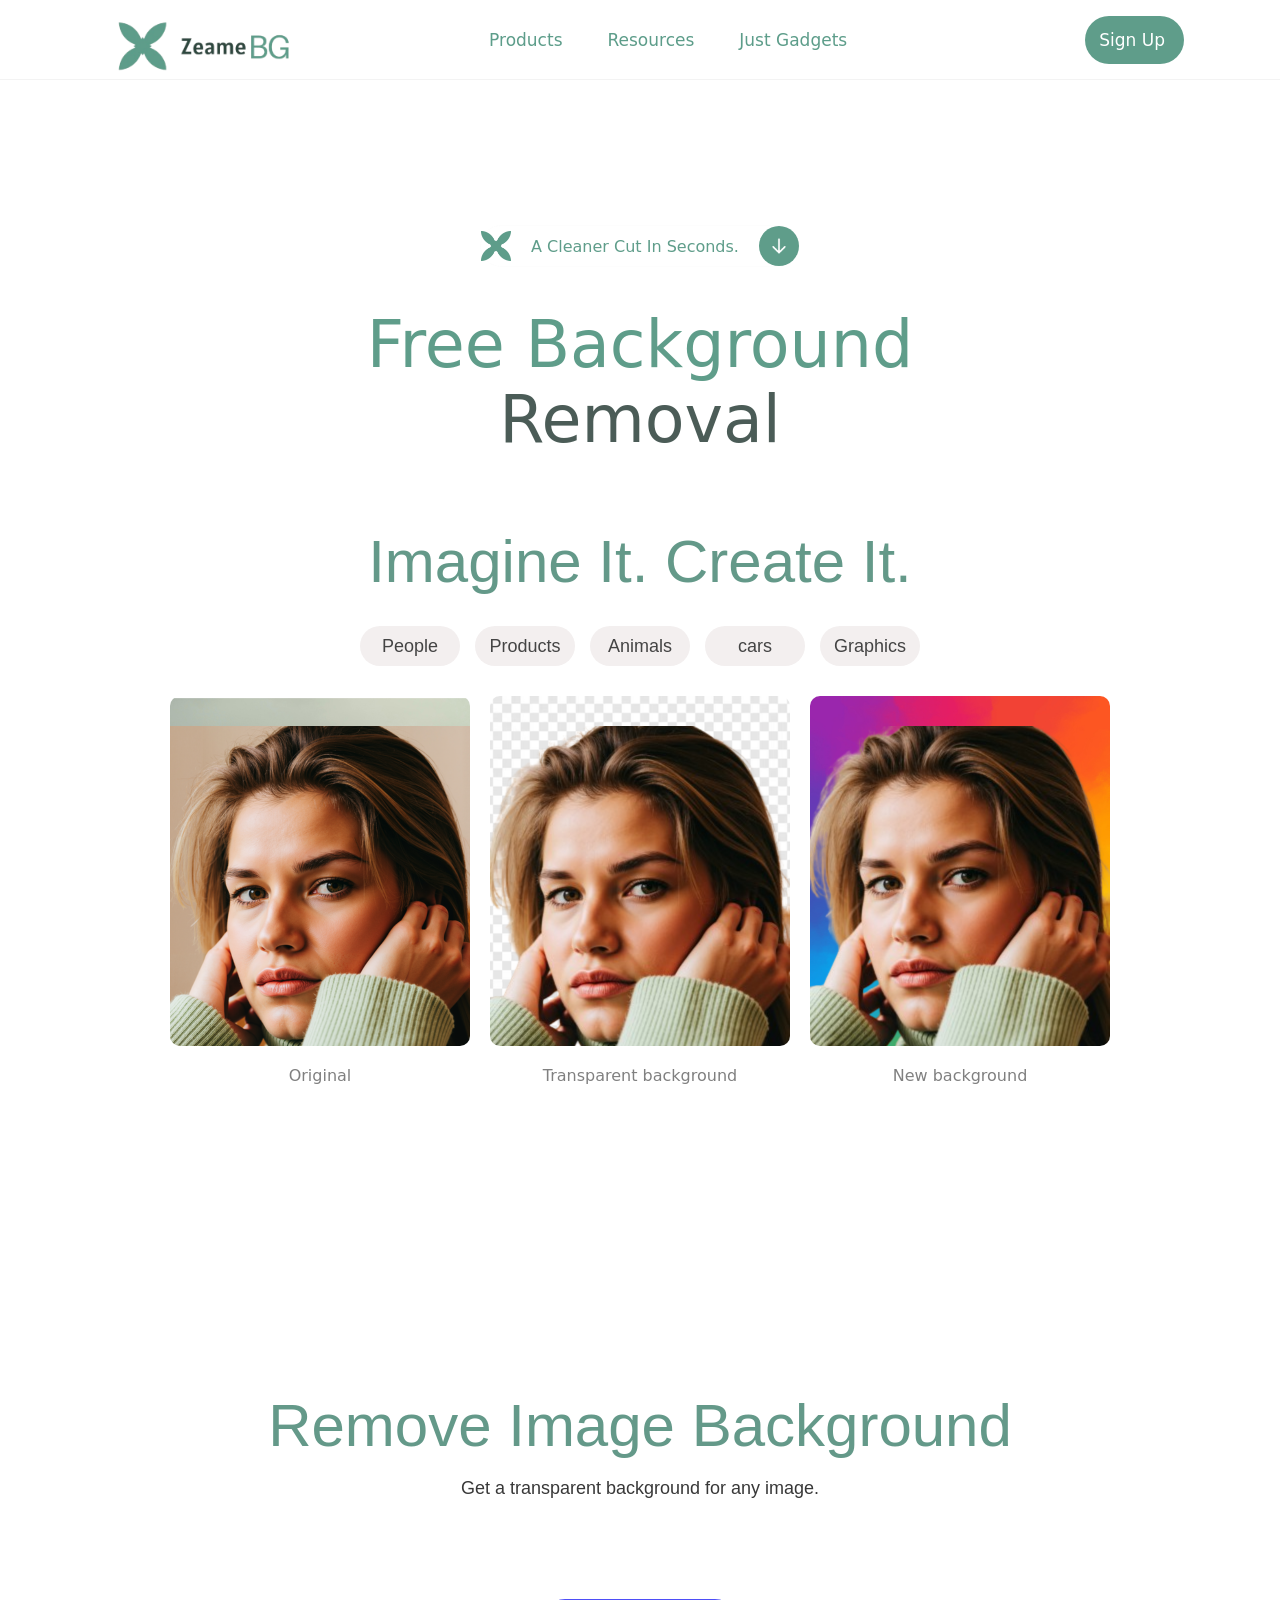
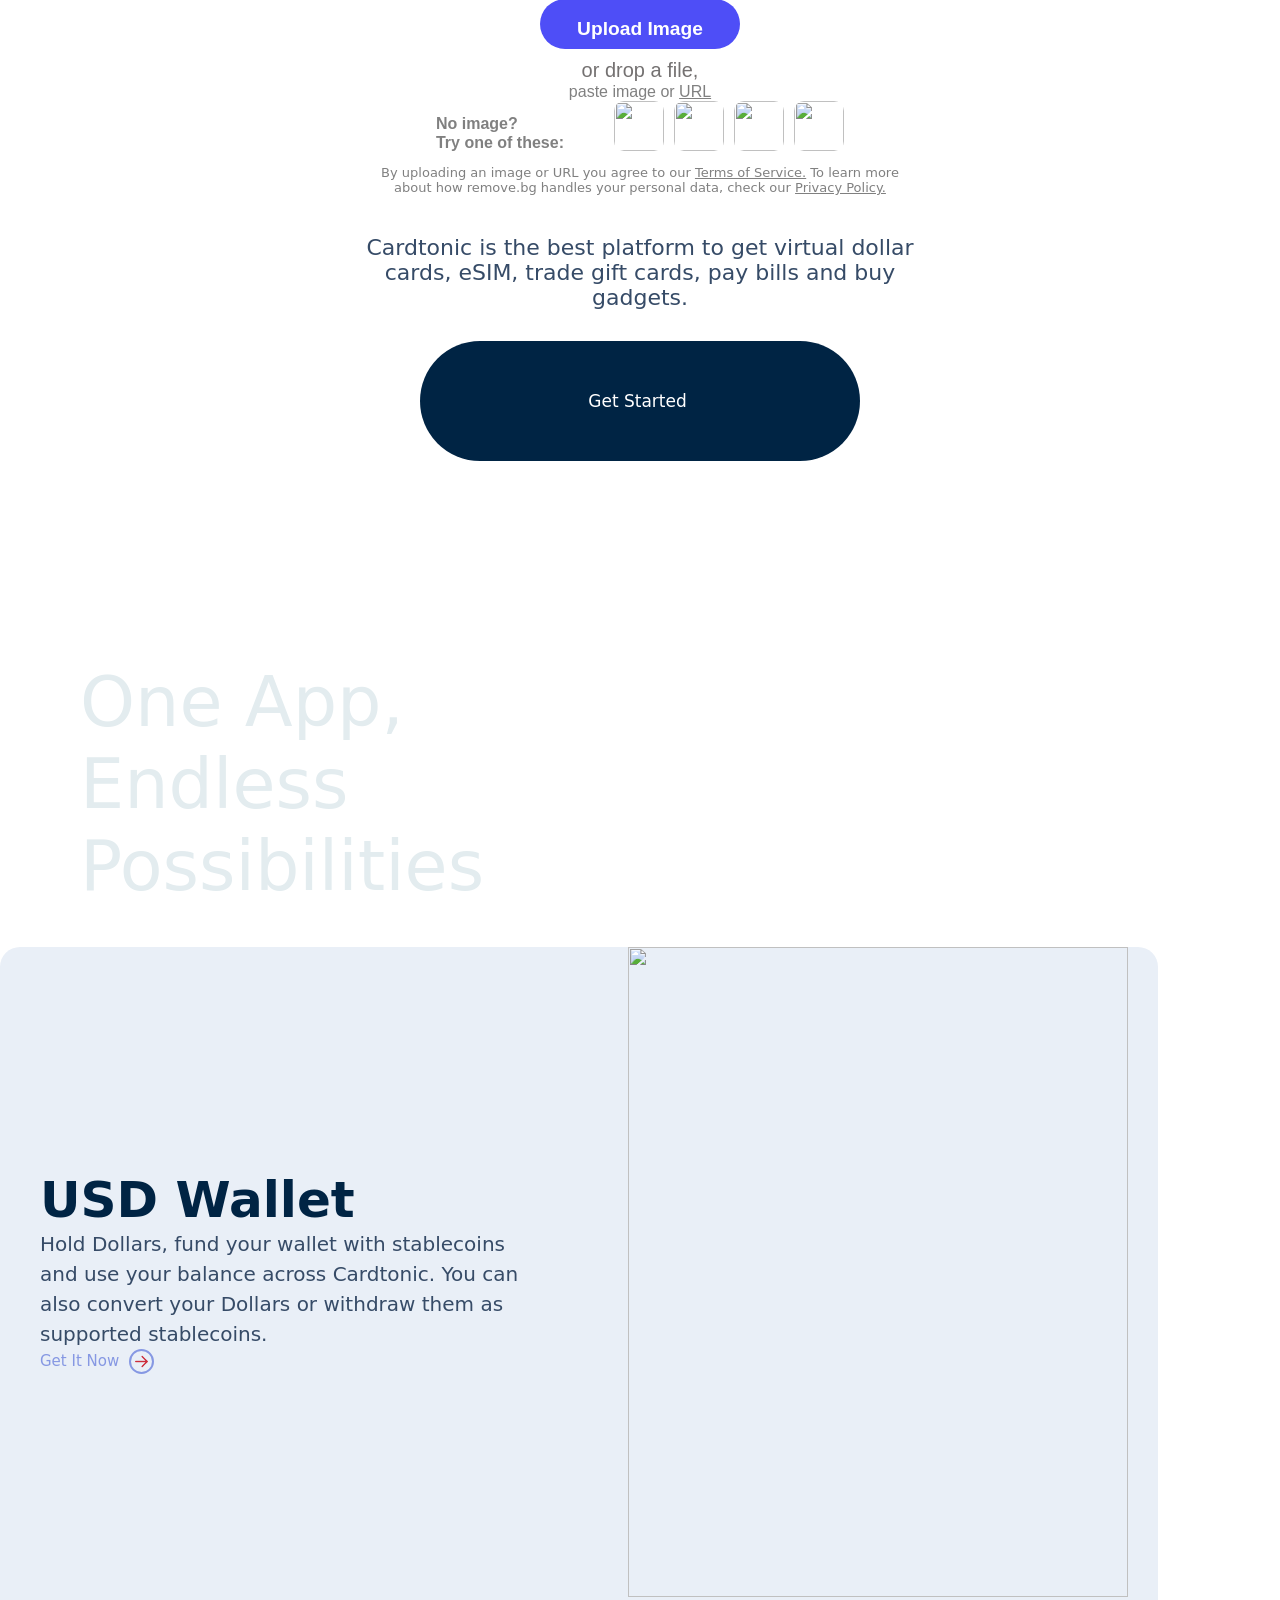
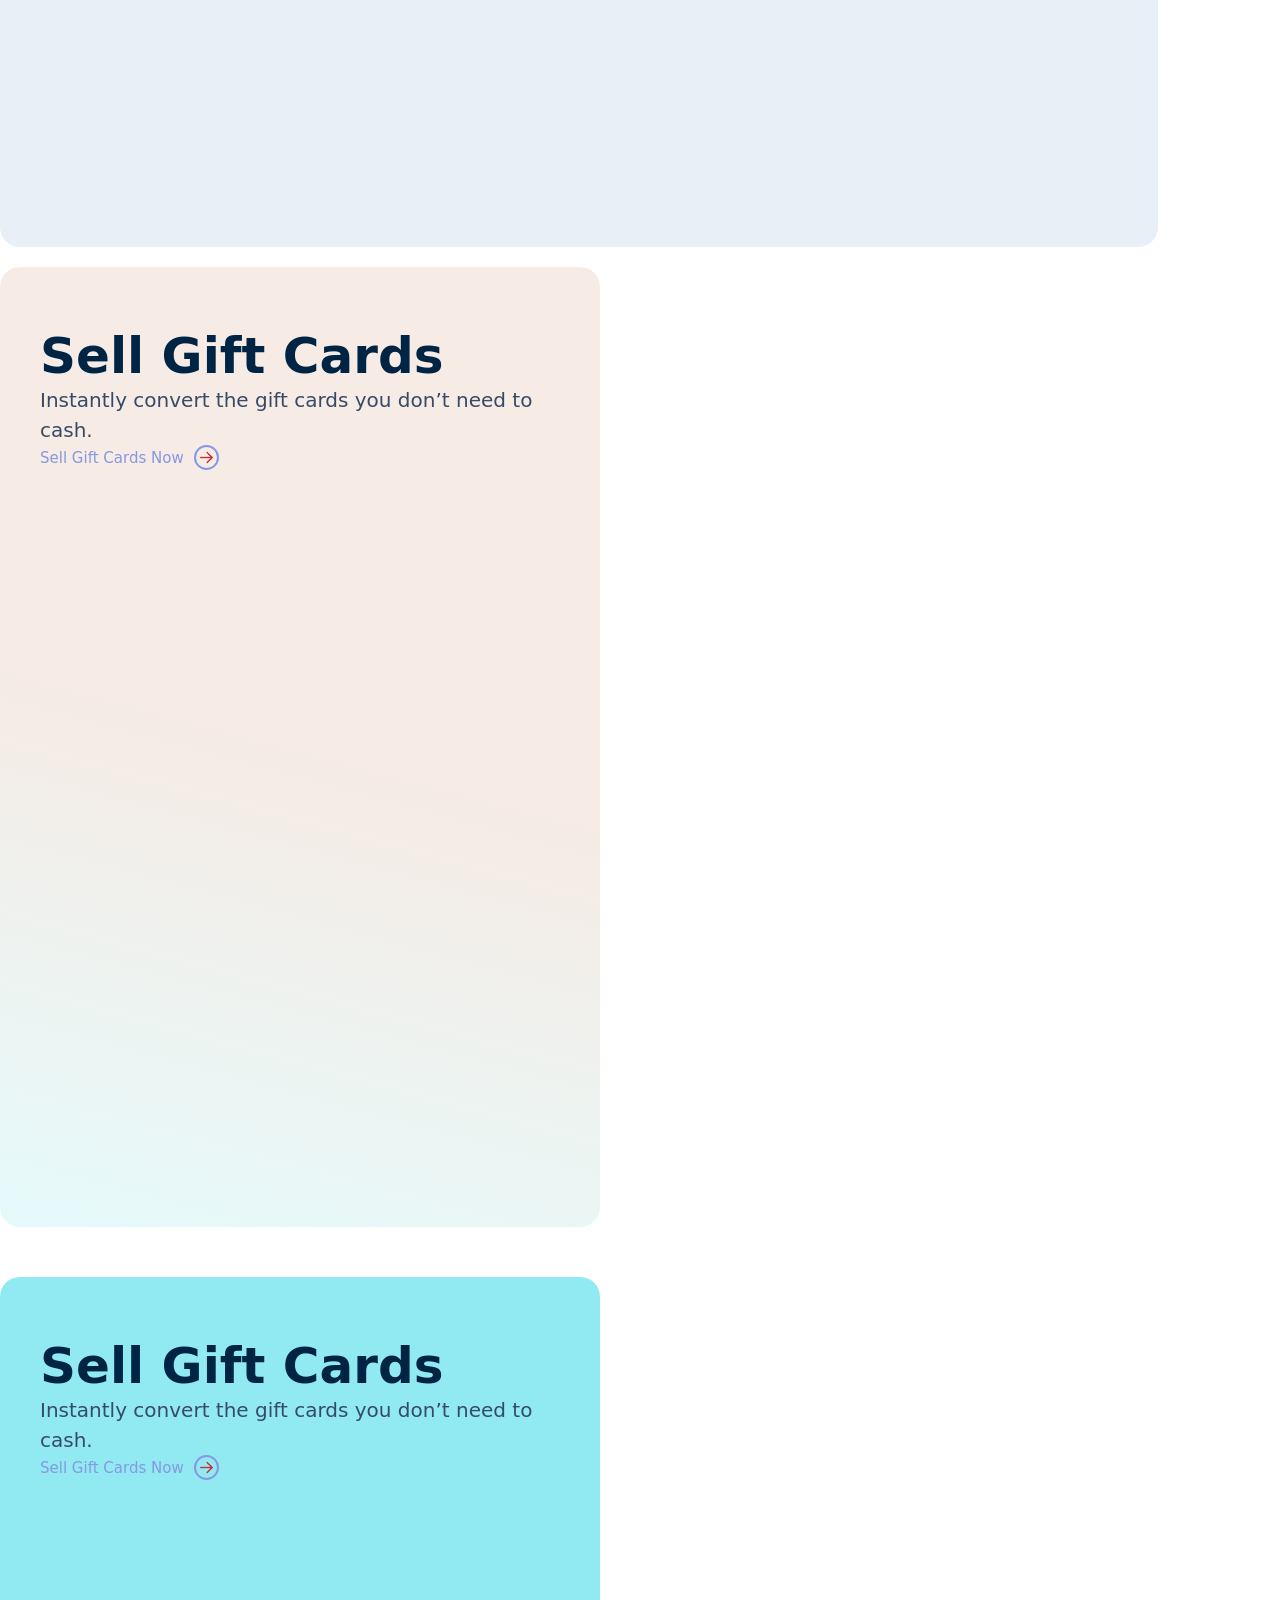
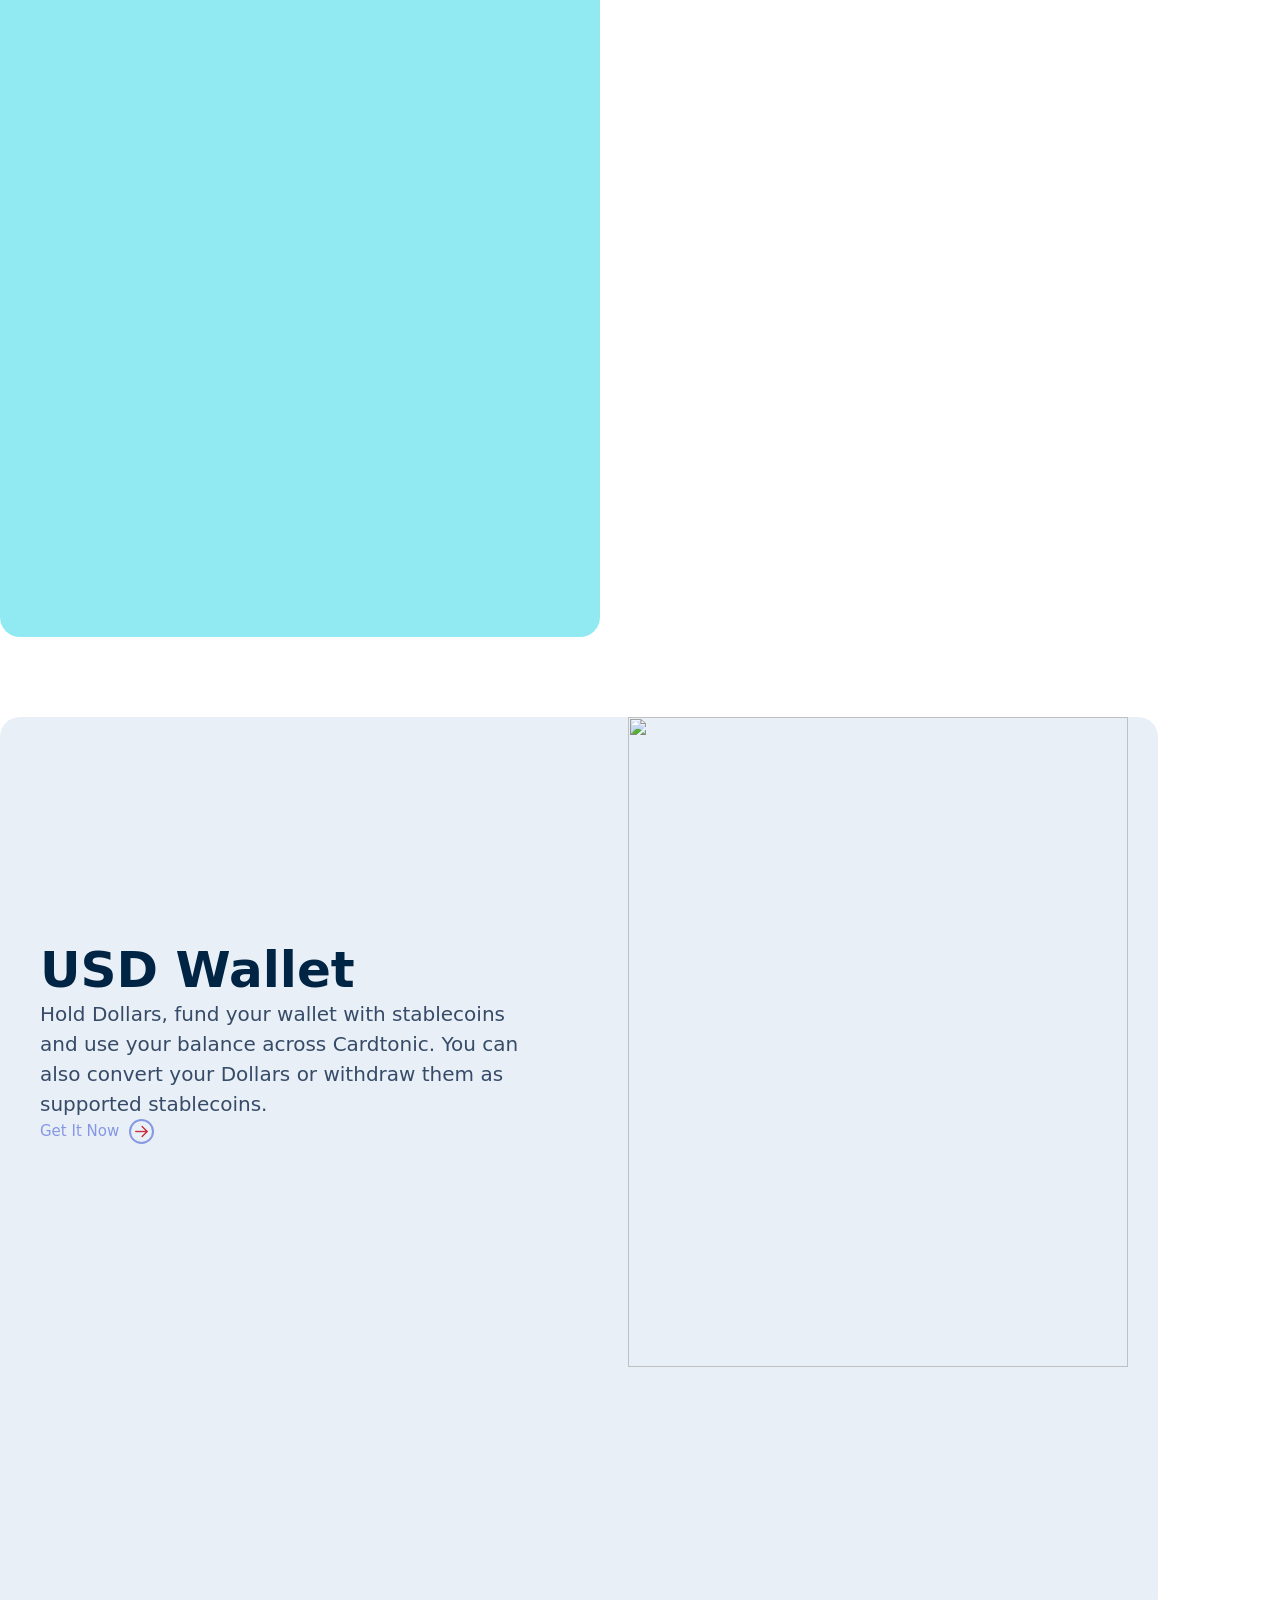
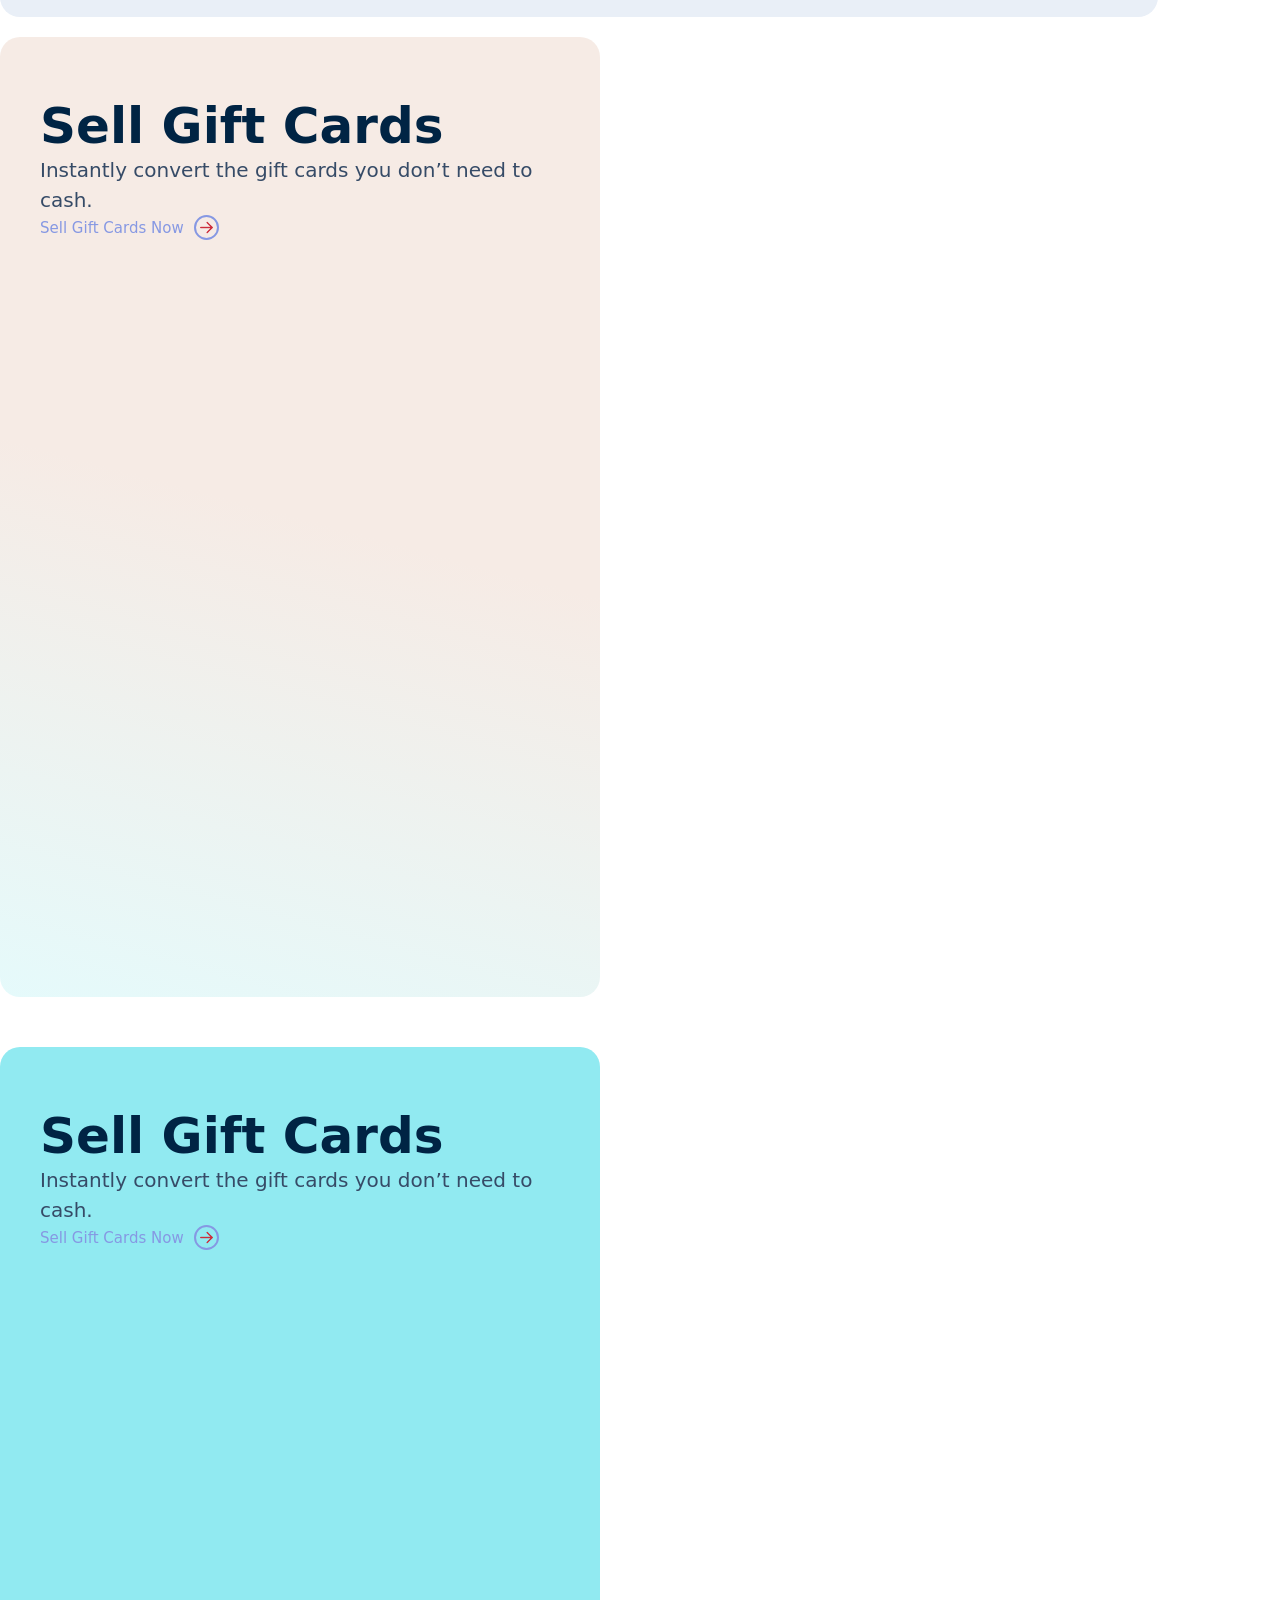
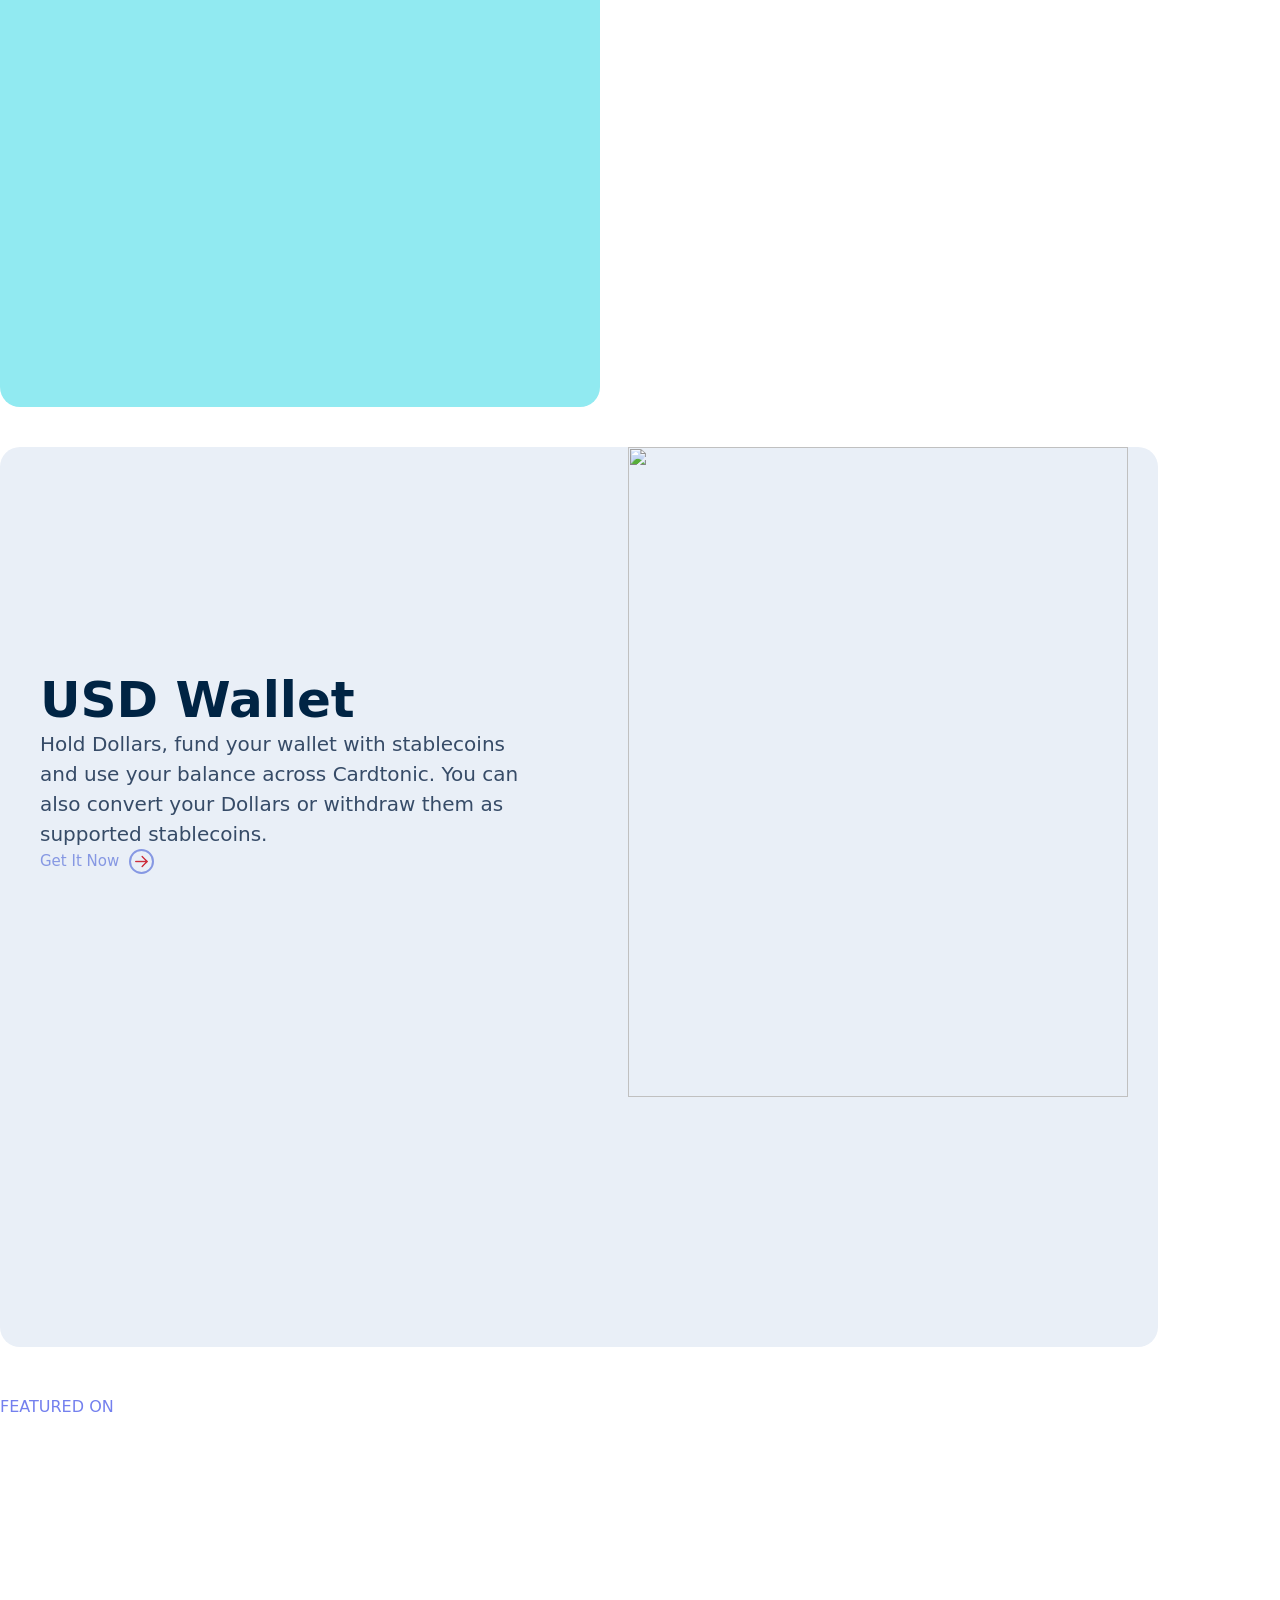
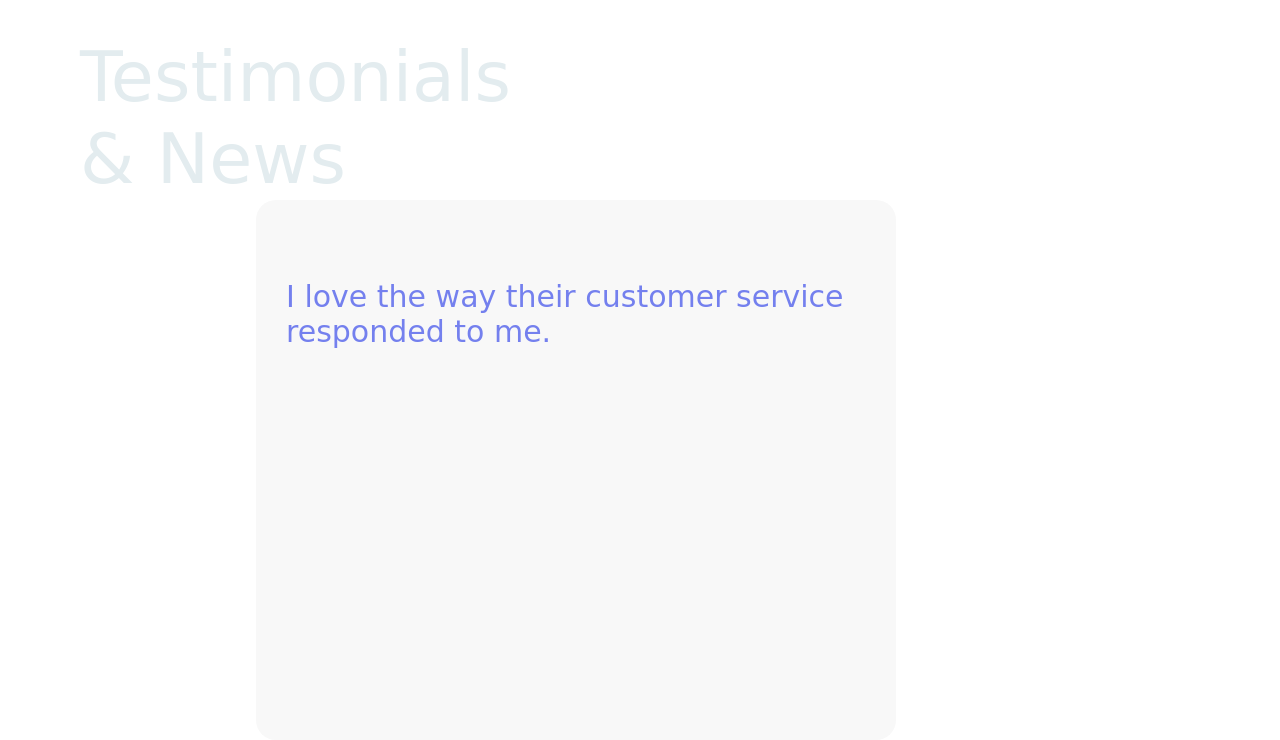
==== index.html @ 8da9f28f "small" ====
<!DOCTYPE html>
<html lang="en">
<head>
    <meta charset="UTF-8">
    <meta name="viewport" content="width=device-width, initial-scale=1.0">
    <title>cardtonic</title>
    <link rel="stylesheet" href="bg.css">
    <link rel="icon" type="image/png" href="image/bgfac.png">
</head>
<body>
    <header>
        <nav>
            <img src="image/zeamebg.png" alt="" width="200px">
        <div class="container">
           <div class="tool">
             <div class="topian">
                <p class="hwat">Products</p>
            <div class="why"><img src="https://cardtonic.com/svg/caret-down.svg" alt=""></div>
            </div>



                <div class="dropdown">
                <div class="orochi">
                    <div class="ogre">
                    <img src="https://cardtonic.com/icons/virtual.svg" alt="" class="excas">
                    <div>
                       <div class="ultra">
                         <p class="hwat bleb">Virtual Dollar Card</p>
                        <span class="fonts">
                            Shop online, Pay for services, or make international purchases.
                        </span>
                       </div>
                    </div>
                </div>

                   <div class="ogre">
                    <img src="https://cardtonic.com/icons/sellCards.svg" alt="" class="excas">
                    <div>
                       <div class="ultra">
                         <p class="hwat bleb">Sell Gift Cards</p>
                        <span class="fonts">
                           Exchange unused gift cards for cash at amazing rates.
                        </span>
                       </div>
                    </div>
                </div>


                   <div class="ogre">
                    <img src="https://cardtonic.com/icons/bill.svg" alt="" class="excas">
                    <div>
                       <div class="ultra">
                         <p class="hwat bleb">Bill Payment</p>
                        <span class="fonts">
                            Buy airtime, data, and pay utilities in 100+ countries.
                        </span>
                       </div>
                    </div>
                </div>


                   <div class="ogre">
                    <img src="https://cardtonic.com/icons/buyCard.svg" alt="" class="excas">
                    <div>
                       <div class="ultra">
                         <p class="hwat bleb">Buy Gift Cards</p>
                        <span class="fonts">
                            Buy over 14,000+ local and international gift cards.
                        </span>
                       </div>
                    </div>
                </div>


                   <div class="ogre">
                    <img src="https://cardtonic.com/icons/virtualBank.svg" alt="" class="excas">
                    <div>
                       <div class="ultra">
                         <p class="hwat bleb">Virtual Bank Account</p>
                        <span class="fonts">
                         Open a Naira account for easy transactions.
                        </span>
                       </div>
                    </div>
                </div>


                   <div class="ogre">
                    <img src="https://cardtonic.com/icons/esim.svg" alt="" class="excas">
                    <div>
                       <div class="ultra">
                         <p class="hwat bleb">Universl eSIM</p>
                        <span class="fonts">
                            Buy local and international eSIM with local payment methods.
                        </span>
                       </div>
                    </div>
                </div>
                </div>
                </div>
                </div>
            
                 <div class="tool">
             <div class="topian">
                <p class="hwat">Resources</p>
            <div class="why"><img src="https://cardtonic.com/svg/caret-down.svg" alt=""></div>
            </div>



                <div class="dropdown josh">
                <div class="orochi">
                    <div class="ogre">
                    <img src="https://cardtonic.com/icons/developer.svg" alt="" class="excas">
                    <div>
                       <div class="ultra">
                         <p class="hwat bleb">Developer API</p>
                        <span class="fonts">
                            Integrate gift card services into your platform.
                        </span>
                       </div>
                    </div>
                </div>

                   <div class="ogre">
                    <img src="https://cardtonic.com/icons/blog.svg" alt="" class="excas">
                    <div>
                       <div class="ultra">
                         <p class="hwat bleb">Blog</p>
                        <span class="fonts">
                            Get the latest news, articles, and updates from Cardtonic
                        </span>
                       </div>
                    </div>
                </div>


                   <div class="ogre">
                    <img src="https://cardtonic.com/icons/rateCalculator.svg" alt="" class="excas">
                    <div>
                       <div class="ultra">
                         <p class="hwat bleb">Rate Calculator</p>
                        <span class="fonts">
                            Check how much you get for your gifts cards.
                        </span>
                       </div>
                    </div>
                </div>


                   <div class="ogre">
                    <img src="https://cardtonic.com/icons/Icon.svg" alt="" class="excas">
                    <div>
                       <div class="ultra">
                         <p class="hwat bleb">Upskill</p>
                        <span class="fonts">
                            MacBooks giveaway contest for tech enthusiasts.
                        </span>
                       </div>
                    </div>
                </div>


                   <div class="ogre">
                    <img src="https://cardtonic.com/icons/giveBack.svg" alt="" class="excas">
                    <div>
                       <div class="ultra">
                         <p class="hwat bleb">#CTGivesBack</p>
                        <span class="fonts">
                            Learns about our community give-back initiatives.
                        </span>
                       </div>
                    </div>
                </div>


                   <div class="ogre">
                    <img src="https://cardtonic.com/icons/getInTouch.svg" alt="" class="excas">
                    <div>
                       <div class="ultra">
                         <p class="hwat bleb">Get in touch</p>
                        <span class="fonts">
                            Reach out to us or follow us on social media.
                       </div>
                    </div>
                </div>
                </div>
                </div>
                </div>

             <div class="topian">
                <a href="" class="nawa">
                    <p class="hwat">Just Gadgets</p></div>
                </a>
            
            </div>

                <div class="whah pysics">    

                <div class="menu">
                    <div class="tool baka">
             <div class="ware">
                     <img src="image/menu-black.png" alt="" width="25px">
                   </div>
                 <div class="monkey">
                    </div>
                </div>
                   </div>
               

                 <div class="hide">
                     <a href="https://dashboard.cardtonic.com/signin">
                     <div class="siga">
                 <p class="fire">Sign Up</p></div>
                 </a>
                 </div>
                 </div>
                  
            </nav>                
    </header>
    <section class="solved">
        <div class="parce">
            <div class="math">
            <img src="image/bgfac.png" alt="" width="30px">
            <span class="frog">A Cleaner Cut In Seconds.</span>
            <div class="with"><img src="image/arrowhite.png" alt="" width="20px" class="rota"></div>
        </div>
        <div class="mistake">
            <p class="ead">Free Background <span class="tan">Removal</span></p>
        </div>

<section>
        <p class="this">Imagine It. Create It.</p>
       <div class="button">
        <a href=""><button class="btn">People </button></a>
        <a href=""><button class="btn">Products </button></a>
        <a href=""><button class="btn">Animals </button></a>
        <a href=""><button class="btn">cars </button></a>
        <a href=""><button class="btn">Graphics </button></a>
     </div>
     <div class="ilo">
       <div> <img src="image/realme.png" alt="" class="imaz"><p class="ptp">Original</p></div>
       <div> <img src="image/why.png" alt="" class="imaz"><p class="ptp">Transparent background</p></div>
       <div> <img src="image/nowa.png" alt="" class="imaz"><p class="ptp">New background</p></div>
       
    </div>
        </section>

        <section class="winner">
            <p class="this mr">
                Remove Image Background
            </p>
            <p class="span">Get a transparent background for any image.</p>

            
            <div class="td">
             <input
        type="file"
        id="image-input"
        accept="image/*"
        hidden>

    <label class="upload" for="image-input">
        <p class="up">Upload Image</p>

        <span class="thy">or drop a file,</span><br>
        <span class="sme">paste image or <u>URL</u></span>
    </label>
</div>


            <div class="last">
                <div>
                <p class="tinder">No image?</p>
                <span class="sp"><b>Try one of these:</b></span class="sp">
            </div>
            <div style="display: flex; gap: 10px;" class="hooror">
            <img src="https://static.remove.bg/uploader-examples/person/4_thumbnail.jpg" 
            alt="" style="margin-left: 50px;" class="luvo">
            <img src="https://static.remove.bg/uploader-examples/animal/5_thumbnail.jpg" alt="" class="luvo">
            <img src="https://static.remove.bg/uploader-examples/product/3_thumbnail.jpg" alt="" class="luvo">
            <img src="https://static.remove.bg/uploader-examples/person/6_thumbnail.jpg" alt="" class="luvo">
            </div></div>

           <p class="ending">By uploading an image or URL you agree to our <u>Terms of Service.</u> To learn more</p>
           <p class="ending ty">about how remove.bg handles your personal data, check our <u>Privacy Policy.</u></p>
        </section>

        <div class="rhombus">
            <p class="metre">
                Cardtonic is the best platform to get virtual dollar cards, eSIM, trade gift cards, pay bills and buy gadgets.
            </p>
        </div>

        <div class="connect">
            <a href="https://dashboard.cardtonic.com/signin" target="_blank">
            <div class="flute">
            <span class="fire">Get Started</span>
        </div>
        </a>
        </div>

        <div class="small-git">
            <a href="https://dashboard.cardtonic.com/signin" target="_blank">
            <div class="flute">
                <img src="image/globe.png" alt="" width="25px">
            <span class="fire">
            Web Sign Up</span>
        </div>
        </a>
        </div>
        </div>

        <div class="find">
            <p class="bake">
                One App,<br>
                Endless Possibilities
            </p>
        </div>
    </section>
    <section class="traq">
   <div class="usd-wallet">
         <div class="thought">
        <p class="param">
            USD Wallet
        </p>
       <div class="lemme">
         <p class="mars">
            Hold Dollars, fund your wallet with stablecoins and use your balance across Cardtonic. You can also convert your Dollars or withdraw them as supported stablecoins.
        </p>
       </div>
       <div class="get-it-container">
        <span class="get-it">
            Get It Now 
        </span>
        <div class="border">
            <img src="image/arryow.png" alt="" width="17px">
        </div>
       </div>
    </div>
    <img src="https://cardtonic.com/_next/image?url=%2Fimages%2Fpages%2Fusd-wallet%2FusdWalletPhone.webp&w=640&q=75" alt="" class="menance">
   </div>
    </section>
    <div class="align-cards">
            <section class="gore">
         <div class="state-first">
        <p class="param">
            Sell Gift Cards
        </p>
       <div class="lemme">
         <p class="mars">
            Instantly convert the gift cards you don’t need to cash.
        </p>
       </div>
       <div class="get-it-container">
        <span class="get-it">
            Sell Gift Cards Now
        </span>
        <div class="border">
            <img src="image/arryow.png" alt="" width="17px">
        </div>
       </div>
    </div>
    <div class="image-move">
        <img src="https://cardtonic.com/_next/image?url=%2Fimages%2Fproduct%2Fcards.webp&w=640&q=75" alt="" class="uyt">
    </div>
    </section>

        <section class="gore-second">
         <div class="state-first">
        <p class="param">
            Sell Gift Cards
        </p>
       <div class="lemme">
         <p class="mars">
            Instantly convert the gift cards you don’t need to cash.
        </p>
       </div>
       <div class="get-it-container">
        <span class="get-it">
            Sell Gift Cards Now
        </span>
        <div class="border">
            <img src="image/arryow.png" alt="" width="17px">
        </div>
       </div>
    </div>
    <div class="image-move2">
        <img src="https://cardtonic.com/_next/image?url=%2Fimages%2Fproduct%2Fbuy-gift-card.webp&w=640&q=75" alt="" class="amati">
    </div>
    </section>
    </div>

    <!-- //this is another -->
    <section class="traq">
   <div class="usd-wallet">
         <div class="thought">
        <p class="param">
            USD Wallet
        </p>
       <div class="lemme">
         <p class="mars">
            Hold Dollars, fund your wallet with stablecoins and use your balance across Cardtonic. You can also convert your Dollars or withdraw them as supported stablecoins.
        </p>
       </div>
       <div class="get-it-container">
        <span class="get-it">
            Get It Now 
        </span>
        <div class="border">
            <img src="image/arryow.png" alt="" width="17px">
        </div>
       </div>
    </div>
    <img src="https://cardtonic.com/_next/image?url=%2Fimages%2Fpages%2Fusd-wallet%2FusdWalletPhone.webp&w=640&q=75" alt="" class="menance">
   </div>
    </section>
   
            <!-- //this is another -->
     <div class="align-cards">
            <section class="gore">
         <div class="state-first">
        <p class="param">
            Sell Gift Cards
        </p>
       <div class="lemme">
         <p class="mars">
            Instantly convert the gift cards you don’t need to cash.
        </p>
       </div>
       <div class="get-it-container">
        <span class="get-it">
            Sell Gift Cards Now
        </span>
        <div class="border">
            <img src="image/arryow.png" alt="" width="17px">
        </div>
       </div>
    </div>
    <div class="image-move">
        <img src="https://cardtonic.com/_next/image?url=%2Fimages%2Fproduct%2Fcards.webp&w=640&q=75" alt="" class="uyt">
    </div>
    </section>

            
        <section class="gore-second">
         <div class="state-first">
        <p class="param">
            Sell Gift Cards
        </p>
       <div class="lemme">
         <p class="mars">
            Instantly convert the gift cards you don’t need to cash.
        </p>
       </div>
       <div class="get-it-container">
        <span class="get-it">
            Sell Gift Cards Now
        </span>
        <div class="border">
            <img src="image/arryow.png" alt="" width="17px">
        </div>
       </div>
    </div>
    <div class="image-move2">
        <img src="https://cardtonic.com/_next/image?url=%2Fimages%2Fproduct%2Fbuy-gift-card.webp&w=640&q=75" alt="" width="350px" class="amati">
    </div>
    </section>
    </div>

        <section class="traq anime">
   <div class="usd-wallet">
         <div class="thought">
        <p class="param">
            USD Wallet
        </p>
       <div class="lemme">
         <p class="mars">
            Hold Dollars, fund your wallet with stablecoins and use your balance across Cardtonic. You can also convert your Dollars or withdraw them as supported stablecoins.
        </p>
       </div>
       <div class="get-it-container">
        <span class="get-it">
            Get It Now 
        </span>
        <div class="border">
            <img src="image/arryow.png" alt="" width="17px">
        </div>
       </div>
    </div>
    <img src="https://cardtonic.com/_next/image?url=%2Fimages%2Fpages%2Fusd-wallet%2FusdWalletPhone.webp&w=640&q=75" alt="" class="menance">
   </div>
    </section>

    <div class="featured-on">
        <P>
        FEATURED ON
    </P>
    </div>

    <div class="logos-wrapper">
        <img src="https://cardtonic.com/_next/image?url=%2Fimages%2Fpress%2Fpunch.webp&w=256&q=75" alt="" class="small-logos">
        <img src="https://cardtonic.com/_next/image?url=%2Fimages%2Fpress%2Ftechcabal.webp&w=256&q=75" alt="" class="small-logos">
        <img src="https://cardtonic.com/_next/image?url=%2Fimages%2Fpress%2Ftechcabal.webp&w=256&q=75" alt="" class="small-logos">
        <img src="https://cardtonic.com/_next/image?url=%2Fimages%2Fpress%2Fpunch.webp&w=256&q=75" alt="" class="small-logos">
        <img src="https://cardtonic.com/_next/image?url=%2Fimages%2Fpress%2Ftechpoint.webp&w=256&q=75" alt="" class="small-logos">
    </div>

    <div class="find">
            <p class="bake">
                Testimonials<br>
              & News
            </p>
        </div>

        <div class="slider">
            <div class="system">
                    <div class="slides">
                <img src="https://cardtonic.com/svg/comma.svg" alt="">

                <div class="text-box">
            <p class="i-love">
                I love the way their customer service responded to me.
            </p>
           </div> 
            </div>
            </div>
              
        </div>
</body>
</html>
---- bg.css ----
body{
    margin: 0;
    box-sizing: border-box;
    padding: 0;
    max-width: 100%;
    font-family: system-ui, -apple-system, BlinkMacSystemFont, 'Segoe UI', Roboto, Oxygen, Ubuntu, Cantarell, 'Open Sans', 'Helvetica Neue', sans-serif;
}
header{
    position: fixed;
    height: 80px;
   
    display: flex;
    align-items: center;
    justify-content: center;
    justify-self: center;
    z-index: 999;
    width: 100%;
    background: rgba(255, 255, 255, 0.644);
    box-sizing: border-box;
    border-bottom: 0.2px solid #88898a1a;
    z-index: 999;
    backdrop-filter: blur(200px);
}
nav{
    position: fixed;
   height: 80px;
    /* background-color: rgb(110, 110, 110); */
    display: flex;
    align-items: center;
    width: 85%;
    
    
    z-index: 999;
   justify-content: space-between;
}
.wqa{
    display: flex;
    align-items: center;
    justify-content: space-around;
    padding: 10px 0px;
    border-bottom: 0.2px solid #696a6b25;
    width: fit-content;
    height: 10vh;
    
}

.topian{
    display: flex;
    justify-content: center;
    align-items: center;
     cursor: pointer;
}
.container{
    display: flex;
    justify-content: center;
    gap: 40px;
}
.hwat{
    color: #5d9d8a;
    font-size: 17px;
    font-weight: 500;
    padding-right: 5px;
    text-decoration: none;
}
.nawa{
   text-decoration: none; 
}
.ultra{
    display: flex;
    flex-direction: column;
    width: 240px;
}
.topian img{
     cursor: pointer;
    width: 12px;
    position: relative;
    bottom:  -5px;
    
   transition: transform 0.5s ease; 
}

.topian:hover img{
    transform: rotate(180deg);
   
}
.tool::before {
  content: "";
  position: absolute;
  /* Expand the hoverable area 20px in every direction */
  top: -20px;
  
  left: -20px;
  right: -20px;
  
  /* Pushes it behind the actual menu links so it doesn't block clicks */
  z-index: -1; 
  
  /* Keep it completely invisible */
  background: transparent; 
}

.tool:hover .dropdown

{
    display: block;
    z-index: 999;
   
}
a{
    text-decoration: none;
}
.ogre{
    display: grid;
    grid-template-columns: 1fr 1fr;
    width: 300px;
    cursor: pointer;
    padding: 10px;
}
.ogre:hover{
    background-color: #e7e7e9;
    
    border-radius: 20px;
}
.bleb{
    margin: 0;
    
}
.tool{
    position: relative;
   
}
.fonts{
    font-size: 14px;
    color: rgb(0,36,68); 
    font-weight: 300; 
}
.orochi{
    display: grid;
    grid-template-columns: 1fr 1fr;
   
   gap: 40px;
    width: 100%;
    
}

.dropdown{
    background-color: white;
    padding: 40px 40px 40px 40px;
   
   /* display: none; */
    position: absolute;
    top: 60px;
    left: -200px;
    border-radius: 40px;
    border: 0.2px solid #696a6b25;
    z-index: 999;
    display: none;
}

.josh{
    
    left: -330px;
}

.small-git{
    display: none;
}
.ware{
    width: 20px;
    height: 20px;
    padding: 15px;
    background-color: rgb(248,248,249);
    border-radius: 50%;
    display: flex;
    justify-content: center;
    align-items: center;
}
.whah{
    display: flex;
    align-items: center;
    justify-content: center;
    gap: 15px;
}
.fire{
    color: white;
    font-size: 17px;
    font-weight: 500;
    padding-right: 5px;
}
.siga{
    width: fit-content;
    height: 20px;
    padding: 14px 14px;
    border-radius: 50px;
    display: flex;
    justify-content: center;
    align-items: center;
    background-color:#5f9d8a;
    transition: background-color 0.3s ease-in-out;
}
.rota{
    rotate: 90deg;
}

.siga:hover{
    background-color: #181a19;
}

.baka:hover .ware{
    animation: mumu 2s ease forwards ;
    
}






.this{
    font-size: 60px;
    font-family: 'Franklin Gothic Medium', 'Arial Narrow', Arial, sans-serif;
    color: #649989;
    text-align: center;
    margin: 30px;
   
}
.btn{
   background-color: rgb(243, 239, 239);
   width: 100px;
   height: 40px;
   border: 0;
   border-radius: 40px;
    font-family:Arial, Helvetica, sans-serif;
   color: rgb(68, 68, 68);
   font-size: large;
   font-weight: 400;
}
.button{
   display: flex;
   gap: 15px;
   justify-content: center;
   flex-wrap: wrap;
  }
  .ilo{
    margin-top: 30px;
    display: flex;
    justify-content: center;
    gap: 20px;
    flex-wrap: wrap;
  }

  .imaz{
    
width: 300px;
height: 350px;
border-radius: 10px;

  }


  .mr{
    margin-top: 250px;
    margin-bottom: 15px;
  }

  .span{
    color: rgb(56, 56, 56);
    text-align: center;
    display: block;
    font-family: 'Gill Sans', 
    'Gill Sans MT', Calibri, 'Trebuchet MS', sans-serif;
    font-size: large;
    margin-bottom: 100px;
  }
 .td {
  width: 80%;
  height: 90%;
  margin: 40px auto 0;
  border-radius: 30px;
  box-shadow: 0 0 70px -25px rgba(0, 0, 0, 0.5);
  max-height: 400px;
  display: flex;
  align-items: center;
  justify-content: center;
  margin-bottom: 50px;
  cursor: pointer;
}

.upload {
  height: 50px;
  width: 200px;
  background-color: rgb(78, 78, 247);
  border-radius: 25px;
  text-align: center;
  justify-content: center;
  cursor: pointer;
}
.up {
  font-family:'Lucida Sans', 'Lucida Sans Regular',
   'Lucida Grande', 'Lucida Sans Unicode', Geneva, Verdana, sans-serif;
   color: white;
   font-weight: bolder;
   font-size: larger;

}

.thy {
  color: rgb(116, 113, 113);
  font:100;
  font-family: 'Franklin Gothic Medium', 'Arial Narrow',
   Arial, sans-serif;
  font-size: 20px;
  cursor: pointer;
}
.sme{
  color: grey;
  font-family: 'Lucida Sans', 'Lucida Sans Regular', 'Lucida Grande', 'Lucida Sans Unicode', Geneva,
   Verdana, sans-serif;
   margin-top: 10px;
   cursor: pointer;
}
.ptp {
  text-align: center;
  color: grey;
}
.last {
    margin-top: 50px;
  align-items: center;
    display: flex;
   justify-content: center;
   margin: auto;
   flex-wrap: wrap;
}
.tinder {
  margin-bottom: 0;
   font-family: 'Lucida Sans', 'Lucida Sans Regular', 'Lucida Grande', 'Lucida Sans Unicode', 
  Geneva, Verdana, sans-serif;
  color: grey;
  font-weight: bolder;
}
.sp {
  font-family: 'Lucida Sans', 'Lucida Sans Regular', 'Lucida Grande', 'Lucida Sans Unicode', 
  Geneva, Verdana, sans-serif;
  color: grey;
  font-weight: bolder;
}
.luvo {
  height: 50px;
  border-radius: 10px;
  width: 50px;
  
}
.ending {
text-align: center;
color: grey;
font-size: 13px;
margin-bottom: 0;
}
.ty {
  margin-top: 0;
}




@keyframes mumu{
        from{
         border: 1px solid black;
        }
        to{
           border: 1px solid blue; 
        }
    }

.tool:hover .monkey{
    display: block;
    z-index: 999;
   
}
.monkey{
    background-color: white;
    padding: 10px 10px;
   
   /* display: none; */
    position: absolute;
    top: 60px;
    left: -80px;
    border-radius: 40px;
    border: 0.2px solid #696a6b25;
    z-index: 999;
    display: none;
}
.connect{
    display: block;
}
.bwoi{
    width: 15vw;
}
.solved{
    width: 100%;
    
   padding-top: 25vh;
   
   max-width: 100%;
}
.frog{
    color: #5f9d8a;
    text-align: center;
    font-weight: 500;
}
.with{
    width: 20px;
    height: 20px;
    padding: 10px;
    border-radius: 50%;
    background-color: #5f9d8a;
}
.math:hover .with{
    animation: seconds 1s infinite ease-in-out;
}
@keyframes seconds{
    0%{
        transform: translateY(0);

    }
    50%{
        transform: translateY(10px);
    }
    100%{
        transform: translateY(0);
    }
}
.math{
    display: flex;
    align-items: center;
    justify-content: center;
    gap: 20px;
    border-radius: 30px;
    border: 1px solid rgba(238, 237, 237, 0.144);
    cursor: pointer;
}
.mistake{
    width: 780px;
}
.ead{
   
    margin: 0;
    font-weight: 500;
    font-size: 65px;
    text-align: center;
    color: #5f9d8a;
}
.tan{
    color: #162c25c5;
}
.rhombus{
    width: fit-content;
    width: 550px;

}

.metre{
    font-size: 22px;
    font-weight: 400;
    color: rgb(54,75,103);
    margin: 0;
    text-align: center;
}
.flute{
    width: 440px; 
    height: 120px; 
    background-color: rgb(0,36,68); 
    border-radius: 70px; 
    transition: background-color 0.3s ease-in-out;
    color: white;
   display: flex;
   justify-content: center;
   align-items: center;
   margin-top: -9px;
}
.flute:hover{
    background-color: rgb(116,128,238);
}
.parce{
    display: flex;
    flex-direction: column;
    align-items: center;
    justify-content: center;
    gap: 40px;
}
.find{
    width: 630px;
    margin-left: 80px;
    margin-top: 200px;
}

.amati{
    
    width: 350px;
}

.bake{
    margin: 0;
    font-weight: 500;
    font-size: 70px;
    
    color: #e3ecef;
}
.traq{
    width: 90%;
    height: 100vh;
    background-color: #e9eff7;
   margin-top: 40px;
   max-width: 85%;
    justify-self: center;
    border-radius: 20px;
    padding-left: 40px;
    margin-bottom: 10px;
    padding-bottom: 0;
     padding-right: 30px;
   overflow: hidden;
}
.param{
  margin: 0;
    font-weight: 700;
    font-size: 50px;
    
    color: rgb(0,36,68);  
}
.lemme{
    max-width: 500px;
    width: 100%;
}
.get-it{
    color: #8698e3;
    font-size: 15px;
    font-weight: 500;
}
.border{
    border: 2px solid #8698e3;
    width: 15px;
    height: 15px;
    padding: 3px;
    display: flex;
    justify-content: center;
    align-items: center;
    border-radius: 50%;
}
.get-it-container{
    display: flex;
   gap: 10px;
    align-items: center;
}
.mars{
    font-size: 20px;
    font-weight: 350;
    color: rgb(54,75,103);
    margin: 0;
   line-height: 1.5;
}
.state-first{
    display: flex;
    flex-direction: column;
   justify-content: center;
  
}

.thought{
    display: flex;
    flex-direction: column;
   justify-content: center;
 
}

.usd-wallet{
    display: flex;
   justify-content: space-between;
    width: 100%;
   
}
.menance{
    width: 500px;
    height: 650px;
}
.gore{
    width: 530px;
    height: 100vh;
    background: linear-gradient(195deg, rgb(246,235,229) 50%, rgb(229,250,251)); 
   margin-top: 10px;
   max-width: 85%;
    justify-self: center;
    border-radius: 20px;
    padding-left: 40px;
    margin-bottom: 40px;
    padding-bottom: 0;
     padding-right: 30px;
     padding-top: 60px;
   overflow: hidden;
   flex-wrap: wrap;
}
.image-move{
    position: relative;
    bottom: -80px;
}
.align-cards{
    display: flex;
    align-items: center;
    justify-content: center;
    width: 90%;
    justify-content: space-between;
    justify-self: center;
    flex-wrap: wrap;
}
.second{
    background-color: rgb(36,212,227);
}
.third{
    width: 40px;
}
.menu{
    display: none;
}
.image-move2{
    position: relative;
    bottom: -100px;
    right: -210px;
}
.anime{
    margin-top: 0;
}
.gore-second{
    width: 530px;
    height: 100vh;
     
   margin-top: 10px;
   max-width: 85%;
    justify-self: center;
    border-radius: 20px;
    padding-left: 40px;
    margin-bottom: 40px;
    padding-bottom: 0;
     padding-right: 30px;
     padding-top: 60px;
   overflow: hidden;
   background-color: rgb(145,234,241);
}
.logos-wrapper{
    display: flex;
    justify-content: center;
    align-items: center;
    flex-wrap: wrap;
    width: 90%;
    justify-self: center;
    justify-content: space-between;
    margin-top: 20px;
}
.small-logos{
    width: 150px;

}
.featured-on{
    justify-self: center;
    color: #7480ee;
    margin-top: 50px;
}
.slides{
    padding: 30px 10px 10px 30px;
    width: 600px;
    height: 500px;
    background-color: #f8f8f8;
    border-radius: 20px;
    flex-shrink: 0;
}
.slider{
    display: flex;
    align-items: center;
    justify-content: center;
    gap: 20px;
    overflow: auto;
    width: 90%;
    justify-self: center;
}
.i-love{
    font-size: 30px;
    color:  #7480ee;
}
.text-box{

}
@media (max-width: 640px) {
    .container{
        display: none;
    }
    .hide{
        display: none;
    }
    .math{
    display: flex;
    
   
    gap: 15px;
    width: 320px;
    
}
.frog{
    color: #002444;
    text-align: center;
    font-size: 13px;
}
.solved{
    width: 100%;
    padding-top: 18vh;
    max-width: 100%;
}
.thought{
    display: flex;
    flex-direction: column;
   justify-content: center;
  position: relative;
  top: -160px;
}
/* .pysics{
    display: none;
} */
header{
    position: fixed;
    height: 60px;
   
    display: flex;
    align-items: center;
    justify-content: center;
    justify-self: center;
    z-index: 999;
    width: 100%;
    background: rgba(255, 255, 255, 0.644);
    box-sizing: border-box;
    border-bottom: 0.2px solid #88898a1a;
    z-index: 999;
    backdrop-filter: blur(200px);
}
.mistake{
    width: 300px;
    
}
.ead{
   
    margin: 0;
    font-weight: 500;
    font-size: 34px;
    text-align: center;
    color: rgb(0,36,68);
}
.rhombus{
    width: 300px;
    /* padding: 60px; */
}
.metre{
    font-size: 18px;
    font-weight: 400;
    color: rgb(54,75,103);
    margin: 0;
    text-align: center;
    max-width: 100%;
}
.menu{
    display: block;
    margin-right: 10px;
}
nav{
    position: fixed;
   height: 80px;
    /* background-color: rgb(110, 110, 110); */
    display: flex;
    align-items: center;
    width: 100%;
    
    
    z-index: 999;
   justify-content: space-between;
}
    .connect{
    display: none;}

    .flute{
    width: 300px; 
    height: 90px; 
    padding: 0px 0px;
    background-color: rgb(0,36,68); 
    border-radius: 70px; 
    transition: background-color 0.3s ease-in-out;
    color: white;
   display: flex;
   justify-content: center;
   align-items: center;
   margin-top: -9px;
    gap: 20px;
}
   
   .small-git{
    display: block;
   }

   .find{
    width: 100px;
    margin-left: 25px;
    margin-top: 200px;
}

.bake{
    margin: 0;
    font-weight: 500;
    font-size: 30px;
    
    color: #e3ecef;
}
.usd-wallet{
    display: flex;
    flex-direction: column;
   justify-content: space-between;
    width: 100%;
    position: relative;
    bottom: -200px;   
}

.menance{
    width: 250px;
    height: 300px;
}
.traq{
    max-width: 70%;
    width: 70%;
    height: 90vh;
    background-color: #e9eff7;
   margin-top: 40px;
   max-width: 85%;
    justify-self: center;
    border-radius: 20px;
    padding-left: 40px;
    margin-bottom: 10px;
    padding-bottom: 0;
     padding-right: 30px;
   overflow: hidden;
}
.gore{
    width: 530px;
    height: 100vh;
    background: linear-gradient(195deg, rgb(246,235,229) 50%, rgb(229,250,251)); 
   margin-top: 10px;
   max-width: 85%;
    justify-self: center;
    border-radius: 20px;
    padding-left: 40px;
    margin-bottom: 40px;
    padding-bottom: 0;
     padding-right: 30px;
     padding-top: 60px;
   overflow: hidden;
   flex-wrap: wrap;
}
.align-cards{
    display: flex;
    align-items: center;
    justify-content: center;
    width: 90%;
    justify-content: space-between;
    justify-self: center;
    flex-wrap: wrap;
}
.param{
  margin: 0;
    font-weight: 700;
    font-size: 30px;
    
    color: rgb(0,36,68);  
}
.amati{
    position: relative;
    left: -140px;
    bottom: -220px;
    width: 250px;
}
.uyt{
     position: relative;
    
    bottom: -100px;
}
.this{
    font-size: 30px;
    
    color: #649989;
    text-align: center;
    margin: 30px;
   
}
  .ilo{
    margin-top: 30px;
    display: flex;
    justify-content: center;
    gap: 20px;
  }
  .winner{
    width: 90%;
    padding: 0px 10px;
    justify-self: center;
  }
  
    .last {
    padding-top: 50px;
  align-items: center;
    display: flex;
   justify-content: center;
   margin: auto;
   flex-wrap: wrap;
}
.hooror{
    margin-top: 20px;
}
  
}
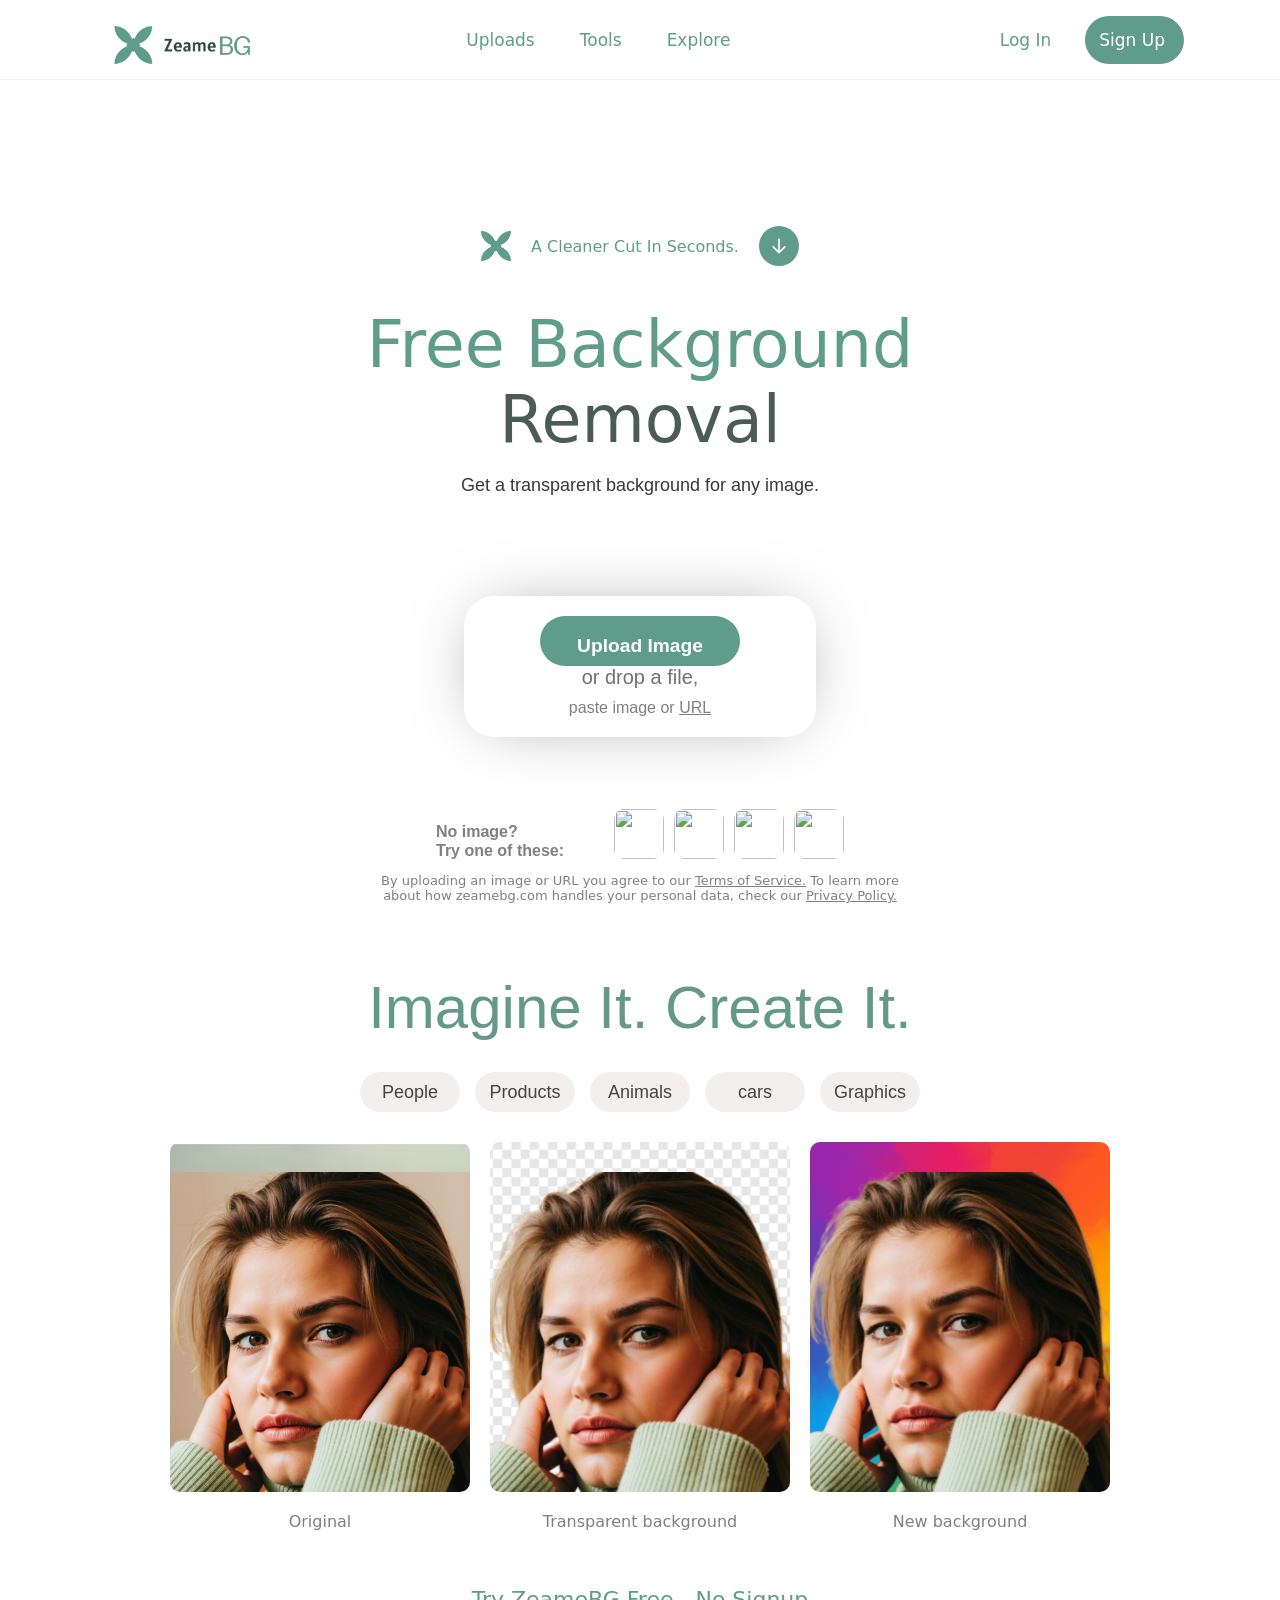
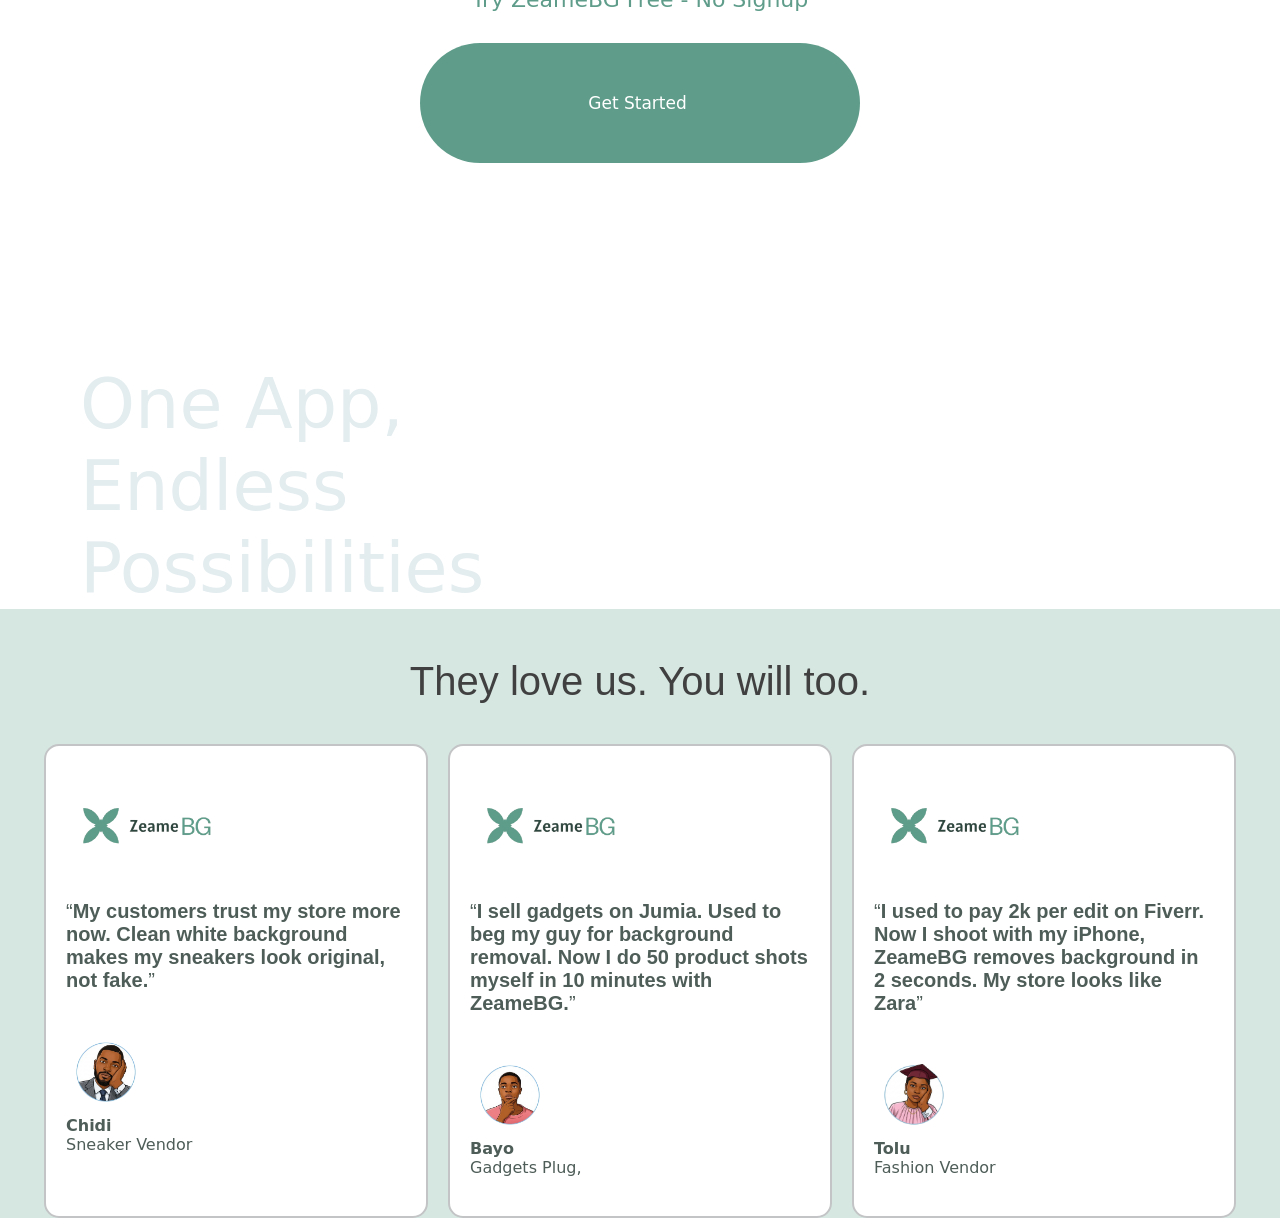
==== commit 38854914: "puis" ====
--- a/index.html
+++ b/index.html
@@ -6,192 +6,38 @@
     <title>cardtonic</title>
     <link rel="stylesheet" href="bg.css">
     <link rel="icon" type="image/png" href="image/bgfac.png">
+    <script src="bg.js" defer></script>
 </head>
 <body>
     <header>
         <nav>
-            <img src="image/zeamebg.png" alt="" width="200px">
+            <img src="image/zeamebg.png" alt="" width="160px">
         <div class="container">
            <div class="tool">
              <div class="topian">
-                <p class="hwat">Products</p>
+                <p class="hwat">Uploads</p>
             <div class="why"><img src="https://cardtonic.com/svg/caret-down.svg" alt=""></div>
             </div>
 
 
 
-                <div class="dropdown">
-                <div class="orochi">
-                    <div class="ogre">
-                    <img src="https://cardtonic.com/icons/virtual.svg" alt="" class="excas">
-                    <div>
-                       <div class="ultra">
-                         <p class="hwat bleb">Virtual Dollar Card</p>
-                        <span class="fonts">
-                            Shop online, Pay for services, or make international purchases.
-                        </span>
-                       </div>
-                    </div>
-                </div>
-
-                   <div class="ogre">
-                    <img src="https://cardtonic.com/icons/sellCards.svg" alt="" class="excas">
-                    <div>
-                       <div class="ultra">
-                         <p class="hwat bleb">Sell Gift Cards</p>
-                        <span class="fonts">
-                           Exchange unused gift cards for cash at amazing rates.
-                        </span>
-                       </div>
-                    </div>
-                </div>
-
-
-                   <div class="ogre">
-                    <img src="https://cardtonic.com/icons/bill.svg" alt="" class="excas">
-                    <div>
-                       <div class="ultra">
-                         <p class="hwat bleb">Bill Payment</p>
-                        <span class="fonts">
-                            Buy airtime, data, and pay utilities in 100+ countries.
-                        </span>
-                       </div>
-                    </div>
-                </div>
-
-
-                   <div class="ogre">
-                    <img src="https://cardtonic.com/icons/buyCard.svg" alt="" class="excas">
-                    <div>
-                       <div class="ultra">
-                         <p class="hwat bleb">Buy Gift Cards</p>
-                        <span class="fonts">
-                            Buy over 14,000+ local and international gift cards.
-                        </span>
-                       </div>
-                    </div>
-                </div>
-
-
-                   <div class="ogre">
-                    <img src="https://cardtonic.com/icons/virtualBank.svg" alt="" class="excas">
-                    <div>
-                       <div class="ultra">
-                         <p class="hwat bleb">Virtual Bank Account</p>
-                        <span class="fonts">
-                         Open a Naira account for easy transactions.
-                        </span>
-                       </div>
-                    </div>
-                </div>
-
-
-                   <div class="ogre">
-                    <img src="https://cardtonic.com/icons/esim.svg" alt="" class="excas">
-                    <div>
-                       <div class="ultra">
-                         <p class="hwat bleb">Universl eSIM</p>
-                        <span class="fonts">
-                            Buy local and international eSIM with local payment methods.
-                        </span>
-                       </div>
-                    </div>
-                </div>
-                </div>
-                </div>
+
                 </div>
             
                  <div class="tool">
              <div class="topian">
-                <p class="hwat">Resources</p>
+                <p class="hwat">Tools</p>
             <div class="why"><img src="https://cardtonic.com/svg/caret-down.svg" alt=""></div>
             </div>
 
 
 
-                <div class="dropdown josh">
-                <div class="orochi">
-                    <div class="ogre">
-                    <img src="https://cardtonic.com/icons/developer.svg" alt="" class="excas">
-                    <div>
-                       <div class="ultra">
-                         <p class="hwat bleb">Developer API</p>
-                        <span class="fonts">
-                            Integrate gift card services into your platform.
-                        </span>
-                       </div>
-                    </div>
-                </div>
-
-                   <div class="ogre">
-                    <img src="https://cardtonic.com/icons/blog.svg" alt="" class="excas">
-                    <div>
-                       <div class="ultra">
-                         <p class="hwat bleb">Blog</p>
-                        <span class="fonts">
-                            Get the latest news, articles, and updates from Cardtonic
-                        </span>
-                       </div>
-                    </div>
-                </div>
-
-
-                   <div class="ogre">
-                    <img src="https://cardtonic.com/icons/rateCalculator.svg" alt="" class="excas">
-                    <div>
-                       <div class="ultra">
-                         <p class="hwat bleb">Rate Calculator</p>
-                        <span class="fonts">
-                            Check how much you get for your gifts cards.
-                        </span>
-                       </div>
-                    </div>
-                </div>
-
-
-                   <div class="ogre">
-                    <img src="https://cardtonic.com/icons/Icon.svg" alt="" class="excas">
-                    <div>
-                       <div class="ultra">
-                         <p class="hwat bleb">Upskill</p>
-                        <span class="fonts">
-                            MacBooks giveaway contest for tech enthusiasts.
-                        </span>
-                       </div>
-                    </div>
-                </div>
-
-
-                   <div class="ogre">
-                    <img src="https://cardtonic.com/icons/giveBack.svg" alt="" class="excas">
-                    <div>
-                       <div class="ultra">
-                         <p class="hwat bleb">#CTGivesBack</p>
-                        <span class="fonts">
-                            Learns about our community give-back initiatives.
-                        </span>
-                       </div>
-                    </div>
-                </div>
-
-
-                   <div class="ogre">
-                    <img src="https://cardtonic.com/icons/getInTouch.svg" alt="" class="excas">
-                    <div>
-                       <div class="ultra">
-                         <p class="hwat bleb">Get in touch</p>
-                        <span class="fonts">
-                            Reach out to us or follow us on social media.
-                       </div>
-                    </div>
-                </div>
-                </div>
-                </div>
+                
                 </div>
 
              <div class="topian">
                 <a href="" class="nawa">
-                    <p class="hwat">Just Gadgets</p></div>
+                    <p class="hwat">Explore</p></div>
                 </a>
             
             </div>
@@ -207,7 +53,13 @@
                     </div>
                 </div>
                    </div>
-               
+                
+                   <div class="hide">
+                     <a href="https://dashboard.cardtonic.com/signin">
+                     <div class="beast">
+                 <p class="fire ago">Log In</p></div>
+                 </a>
+                 </div>
 
                  <div class="hide">
                      <a href="https://dashboard.cardtonic.com/signin">
@@ -226,9 +78,50 @@
             <span class="frog">A Cleaner Cut In Seconds.</span>
             <div class="with"><img src="image/arrowhite.png" alt="" width="20px" class="rota"></div>
         </div>
-        <div class="mistake">
+        
+
+<section class="winner">
+           <div class="mistake">
             <p class="ead">Free Background <span class="tan">Removal</span></p>
         </div>
+            <p class="span">Get a transparent background for any image.</p>
+
+            
+            <div class="td">
+             <input
+        type="file"
+        id="image-input"
+        accept="image/*"
+        hidden>
+
+    <label class="upload" for="image-input">
+        <p class="up">Upload Image</p>
+             </label>
+       <label for="image-input">
+         <span class="thy">or drop a file,</span><br>
+       </label>
+        <span class="sme">paste image or <u>URL</u></span>
+   
+</div>
+
+
+            <div class="last">
+                <div class="no-imaz">
+                <p class="tinder">No image?</p>
+                <span class="sp"><b>Try one of these:</b></span class="sp">
+            </div>
+            <div style="display: flex; gap: 10px;" class="hooror">
+            <img src="https://static.remove.bg/uploader-examples/person/4_thumbnail.jpg" 
+            alt="" style="margin-left: 50px;" class="luvo">
+            <img src="https://static.remove.bg/uploader-examples/animal/5_thumbnail.jpg" alt="" class="luvo">
+            <img src="https://static.remove.bg/uploader-examples/product/3_thumbnail.jpg" alt="" class="luvo">
+            <img src="https://static.remove.bg/uploader-examples/person/6_thumbnail.jpg" alt="" class="luvo">
+            </div></div>
+
+           <p class="ending">By uploading an image or URL you agree to our <u>Terms of Service.</u> To learn more</p>
+           <p class="ending ty">about how zeamebg.com handles your personal data, check our <u>Privacy Policy.</u></p>
+        </section>
+
 
 <section>
         <p class="this">Imagine It. Create It.</p>
@@ -247,49 +140,11 @@
     </div>
         </section>
 
-        <section class="winner">
-            <p class="this mr">
-                Remove Image Background
-            </p>
-            <p class="span">Get a transparent background for any image.</p>
-
-            
-            <div class="td">
-             <input
-        type="file"
-        id="image-input"
-        accept="image/*"
-        hidden>
-
-    <label class="upload" for="image-input">
-        <p class="up">Upload Image</p>
-
-        <span class="thy">or drop a file,</span><br>
-        <span class="sme">paste image or <u>URL</u></span>
-    </label>
-</div>
-
-
-            <div class="last">
-                <div>
-                <p class="tinder">No image?</p>
-                <span class="sp"><b>Try one of these:</b></span class="sp">
-            </div>
-            <div style="display: flex; gap: 10px;" class="hooror">
-            <img src="https://static.remove.bg/uploader-examples/person/4_thumbnail.jpg" 
-            alt="" style="margin-left: 50px;" class="luvo">
-            <img src="https://static.remove.bg/uploader-examples/animal/5_thumbnail.jpg" alt="" class="luvo">
-            <img src="https://static.remove.bg/uploader-examples/product/3_thumbnail.jpg" alt="" class="luvo">
-            <img src="https://static.remove.bg/uploader-examples/person/6_thumbnail.jpg" alt="" class="luvo">
-            </div></div>
-
-           <p class="ending">By uploading an image or URL you agree to our <u>Terms of Service.</u> To learn more</p>
-           <p class="ending ty">about how remove.bg handles your personal data, check our <u>Privacy Policy.</u></p>
-        </section>
+       
 
         <div class="rhombus">
             <p class="metre">
-                Cardtonic is the best platform to get virtual dollar cards, eSIM, trade gift cards, pay bills and buy gadgets.
+                Try ZeameBG Free - No Signup
             </p>
         </div>
 
@@ -318,215 +173,51 @@
                 Endless Possibilities
             </p>
         </div>
-    </section>
-    <section class="traq">
-   <div class="usd-wallet">
-         <div class="thought">
-        <p class="param">
-            USD Wallet
-        </p>
-       <div class="lemme">
-         <p class="mars">
-            Hold Dollars, fund your wallet with stablecoins and use your balance across Cardtonic. You can also convert your Dollars or withdraw them as supported stablecoins.
-        </p>
-       </div>
-       <div class="get-it-container">
-        <span class="get-it">
-            Get It Now 
-        </span>
-        <div class="border">
-            <img src="image/arryow.png" alt="" width="17px">
-        </div>
-       </div>
-    </div>
-    <img src="https://cardtonic.com/_next/image?url=%2Fimages%2Fpages%2Fusd-wallet%2FusdWalletPhone.webp&w=640&q=75" alt="" class="menance">
-   </div>
-    </section>
-    <div class="align-cards">
-            <section class="gore">
-         <div class="state-first">
-        <p class="param">
-            Sell Gift Cards
-        </p>
-       <div class="lemme">
-         <p class="mars">
-            Instantly convert the gift cards you don’t need to cash.
-        </p>
-       </div>
-       <div class="get-it-container">
-        <span class="get-it">
-            Sell Gift Cards Now
-        </span>
-        <div class="border">
-            <img src="image/arryow.png" alt="" width="17px">
-        </div>
-       </div>
-    </div>
-    <div class="image-move">
-        <img src="https://cardtonic.com/_next/image?url=%2Fimages%2Fproduct%2Fcards.webp&w=640&q=75" alt="" class="uyt">
-    </div>
-    </section>
-
-        <section class="gore-second">
-         <div class="state-first">
-        <p class="param">
-            Sell Gift Cards
-        </p>
-       <div class="lemme">
-         <p class="mars">
-            Instantly convert the gift cards you don’t need to cash.
-        </p>
-       </div>
-       <div class="get-it-container">
-        <span class="get-it">
-            Sell Gift Cards Now
-        </span>
-        <div class="border">
-            <img src="image/arryow.png" alt="" width="17px">
-        </div>
-       </div>
-    </div>
-    <div class="image-move2">
-        <img src="https://cardtonic.com/_next/image?url=%2Fimages%2Fproduct%2Fbuy-gift-card.webp&w=640&q=75" alt="" class="amati">
-    </div>
-    </section>
-    </div>
-
-    <!-- //this is another -->
-    <section class="traq">
-   <div class="usd-wallet">
-         <div class="thought">
-        <p class="param">
-            USD Wallet
-        </p>
-       <div class="lemme">
-         <p class="mars">
-            Hold Dollars, fund your wallet with stablecoins and use your balance across Cardtonic. You can also convert your Dollars or withdraw them as supported stablecoins.
-        </p>
-       </div>
-       <div class="get-it-container">
-        <span class="get-it">
-            Get It Now 
-        </span>
-        <div class="border">
-            <img src="image/arryow.png" alt="" width="17px">
-        </div>
-       </div>
-    </div>
-    <img src="https://cardtonic.com/_next/image?url=%2Fimages%2Fpages%2Fusd-wallet%2FusdWalletPhone.webp&w=640&q=75" alt="" class="menance">
-   </div>
-    </section>
-   
-            <!-- //this is another -->
-     <div class="align-cards">
-            <section class="gore">
-         <div class="state-first">
-        <p class="param">
-            Sell Gift Cards
-        </p>
-       <div class="lemme">
-         <p class="mars">
-            Instantly convert the gift cards you don’t need to cash.
-        </p>
-       </div>
-       <div class="get-it-container">
-        <span class="get-it">
-            Sell Gift Cards Now
-        </span>
-        <div class="border">
-            <img src="image/arryow.png" alt="" width="17px">
-        </div>
-       </div>
-    </div>
-    <div class="image-move">
-        <img src="https://cardtonic.com/_next/image?url=%2Fimages%2Fproduct%2Fcards.webp&w=640&q=75" alt="" class="uyt">
-    </div>
-    </section>
-
-            
-        <section class="gore-second">
-         <div class="state-first">
-        <p class="param">
-            Sell Gift Cards
-        </p>
-       <div class="lemme">
-         <p class="mars">
-            Instantly convert the gift cards you don’t need to cash.
-        </p>
-       </div>
-       <div class="get-it-container">
-        <span class="get-it">
-            Sell Gift Cards Now
-        </span>
-        <div class="border">
-            <img src="image/arryow.png" alt="" width="17px">
-        </div>
-       </div>
-    </div>
-    <div class="image-move2">
-        <img src="https://cardtonic.com/_next/image?url=%2Fimages%2Fproduct%2Fbuy-gift-card.webp&w=640&q=75" alt="" width="350px" class="amati">
-    </div>
-    </section>
-    </div>
-
-        <section class="traq anime">
-   <div class="usd-wallet">
-         <div class="thought">
-        <p class="param">
-            USD Wallet
-        </p>
-       <div class="lemme">
-         <p class="mars">
-            Hold Dollars, fund your wallet with stablecoins and use your balance across Cardtonic. You can also convert your Dollars or withdraw them as supported stablecoins.
-        </p>
-       </div>
-       <div class="get-it-container">
-        <span class="get-it">
-            Get It Now 
-        </span>
-        <div class="border">
-            <img src="image/arryow.png" alt="" width="17px">
-        </div>
-       </div>
-    </div>
-    <img src="https://cardtonic.com/_next/image?url=%2Fimages%2Fpages%2Fusd-wallet%2FusdWalletPhone.webp&w=640&q=75" alt="" class="menance">
-   </div>
-    </section>
-
-    <div class="featured-on">
-        <P>
-        FEATURED ON
-    </P>
-    </div>
-
-    <div class="logos-wrapper">
-        <img src="https://cardtonic.com/_next/image?url=%2Fimages%2Fpress%2Fpunch.webp&w=256&q=75" alt="" class="small-logos">
-        <img src="https://cardtonic.com/_next/image?url=%2Fimages%2Fpress%2Ftechcabal.webp&w=256&q=75" alt="" class="small-logos">
-        <img src="https://cardtonic.com/_next/image?url=%2Fimages%2Fpress%2Ftechcabal.webp&w=256&q=75" alt="" class="small-logos">
-        <img src="https://cardtonic.com/_next/image?url=%2Fimages%2Fpress%2Fpunch.webp&w=256&q=75" alt="" class="small-logos">
-        <img src="https://cardtonic.com/_next/image?url=%2Fimages%2Fpress%2Ftechpoint.webp&w=256&q=75" alt="" class="small-logos">
-    </div>
-
-    <div class="find">
-            <p class="bake">
-                Testimonials<br>
-              & News
-            </p>
-        </div>
-
-        <div class="slider">
-            <div class="system">
-                    <div class="slides">
-                <img src="https://cardtonic.com/svg/comma.svg" alt="">
-
-                <div class="text-box">
-            <p class="i-love">
-                I love the way their customer service responded to me.
-            </p>
-           </div> 
-            </div>
-            </div>
-              
-        </div>
-</body>
+
+
+        <section class="fatherdiv">
+      
+            <p class="remot">
+        They love us. You will too.
+      </p>
+        <div class="neban">
+      <div class="soncard">
+       <div class="mene">
+         <img src="image/zeamebg.png" alt="" width="150px">
+       </div>
+
+        <q class="quote"><b>My customers trust my store more now. Clean white background makes my sneakers look original, not fake.</b></q>
+
+        <img src="image/mrman.png" alt="" class="img" width="80px"><br>
+        <b>Chidi</b><br>
+        <span>Sneaker Vendor</span>
+
+      </div>
+      <div class="soncard">
+         <div class="mene">
+         <img src="image/zeamebg.png" alt="" width="150px">
+       </div>
+        <q class="quote"><b>I sell gadgets on Jumia. Used to beg my guy for background removal. Now I do 50 product shots myself in 10 minutes with ZeameBG.</b></q>
+
+        <img src="image/tairuto.png" alt="" class="img2" width="80px"><br>
+        <b>Bayo</b><br>
+        <span>Gadgets Plug,</span>
+      </div>
+
+      <div class="soncard">
+        <div class="mene">
+         <img src="image/zeamebg.png" alt="" width="150px">
+       </div>
+        <q class="quote"><b>I used to pay 2k per edit on Fiverr. Now I shoot with my iPhone, ZeameBG removes background in 2 seconds. My store looks like Zara</b></q>
+
+       <div class="stroke">
+         <img src="image/lady.png" alt="" class="img3" width="80px"><br>
+        <b>Tolu</b><br>
+        <span>Fashion Vendor</span>
+       </div>
+
+      </div>
+      </div>
+   </section>
+    </body>
 </html>
--- a/bg.css
+++ b/bg.css
@@ -198,6 +198,24 @@
     background-color:#5f9d8a;
     transition: background-color 0.3s ease-in-out;
 }
+.beast{
+     width: fit-content;
+    height: 20px;
+    padding: 14px 14px;
+    border-radius: 50px;
+    display: flex;
+    justify-content: center;
+    align-items: center;
+    background-color:white;
+    
+}
+.beast:hover{
+    background-color: #eafdf4;
+    
+}
+.ago{
+    color: #5f9d8a;
+}
 .rota{
     rotate: 90deg;
 }
@@ -259,7 +277,7 @@
 
 
   .mr{
-    margin-top: 250px;
+    /* margin-top: 250px; */
     margin-bottom: 15px;
   }
 
@@ -273,13 +291,14 @@
     margin-bottom: 100px;
   }
  .td {
-  width: 80%;
-  height: 90%;
+  width: 40%;
+  padding: 20px;
   margin: 40px auto 0;
   border-radius: 30px;
   box-shadow: 0 0 70px -25px rgba(0, 0, 0, 0.5);
   max-height: 400px;
   display: flex;
+  flex-direction: column;
   align-items: center;
   justify-content: center;
   margin-bottom: 50px;
@@ -289,11 +308,20 @@
 .upload {
   height: 50px;
   width: 200px;
-  background-color: rgb(78, 78, 247);
+  background-color: #5f9c8a;
   border-radius: 25px;
   text-align: center;
+  display: flex;
   justify-content: center;
   cursor: pointer;
+}
+
+.upload:hover{
+    background-color: #eafdf4;
+   
+}
+.upload:hover .up{
+ color: #5f9c8a;
 }
 .up {
   font-family:'Lucida Sans', 'Lucida Sans Regular',
@@ -462,14 +490,14 @@
 .metre{
     font-size: 22px;
     font-weight: 400;
-    color: rgb(54,75,103);
+    color: #5f9d8a;
     margin: 0;
     text-align: center;
 }
 .flute{
     width: 440px; 
     height: 120px; 
-    background-color: rgb(0,36,68); 
+    background-color: #5f9d8a; 
     border-radius: 70px; 
     transition: background-color 0.3s ease-in-out;
     color: white;
@@ -479,7 +507,7 @@
    margin-top: -9px;
 }
 .flute:hover{
-    background-color: rgb(116,128,238);
+    background-color: #99a19f;
 }
 .parce{
     display: flex;
@@ -506,20 +534,7 @@
     
     color: #e3ecef;
 }
-.traq{
-    width: 90%;
-    height: 100vh;
-    background-color: #e9eff7;
-   margin-top: 40px;
-   max-width: 85%;
-    justify-self: center;
-    border-radius: 20px;
-    padding-left: 40px;
-    margin-bottom: 10px;
-    padding-bottom: 0;
-     padding-right: 30px;
-   overflow: hidden;
-}
+
 .param{
   margin: 0;
     font-weight: 700;
@@ -527,30 +542,10 @@
     
     color: rgb(0,36,68);  
 }
-.lemme{
-    max-width: 500px;
-    width: 100%;
-}
-.get-it{
-    color: #8698e3;
-    font-size: 15px;
-    font-weight: 500;
-}
-.border{
-    border: 2px solid #8698e3;
-    width: 15px;
-    height: 15px;
-    padding: 3px;
-    display: flex;
-    justify-content: center;
-    align-items: center;
-    border-radius: 50%;
-}
-.get-it-container{
-    display: flex;
-   gap: 10px;
-    align-items: center;
-}
+
+
+
+
 .mars{
     font-size: 20px;
     font-weight: 350;
@@ -558,12 +553,7 @@
     margin: 0;
    line-height: 1.5;
 }
-.state-first{
-    display: flex;
-    flex-direction: column;
-   justify-content: center;
-  
-}
+
 
 .thought{
     display: flex;
@@ -572,32 +562,12 @@
  
 }
 
-.usd-wallet{
-    display: flex;
-   justify-content: space-between;
-    width: 100%;
-   
-}
+
 .menance{
     width: 500px;
     height: 650px;
 }
-.gore{
-    width: 530px;
-    height: 100vh;
-    background: linear-gradient(195deg, rgb(246,235,229) 50%, rgb(229,250,251)); 
-   margin-top: 10px;
-   max-width: 85%;
-    justify-self: center;
-    border-radius: 20px;
-    padding-left: 40px;
-    margin-bottom: 40px;
-    padding-bottom: 0;
-     padding-right: 30px;
-     padding-top: 60px;
-   overflow: hidden;
-   flex-wrap: wrap;
-}
+
 .image-move{
     position: relative;
     bottom: -80px;
@@ -628,21 +598,9 @@
 .anime{
     margin-top: 0;
 }
-.gore-second{
-    width: 530px;
-    height: 100vh;
-     
-   margin-top: 10px;
-   max-width: 85%;
-    justify-self: center;
-    border-radius: 20px;
-    padding-left: 40px;
-    margin-bottom: 40px;
-    padding-bottom: 0;
-     padding-right: 30px;
-     padding-top: 60px;
-   overflow: hidden;
-   background-color: rgb(145,234,241);
+
+.last{
+    padding-top: 20px;
 }
 .logos-wrapper{
     display: flex;
@@ -654,39 +612,82 @@
     justify-content: space-between;
     margin-top: 20px;
 }
-.small-logos{
-    width: 150px;
-
-}
-.featured-on{
+.mene{
+    max-width: 40px;
+}
+
+.fatherdiv {
+    width: 100%;
+    max-width: 100%;
+    background-color: #d6e7e2;
+    padding-top: 10px;
+}
+
+.remot {
+    font-size: 40px;
+    color: #404040;
+    text-align: center;
+    font-family: 'Franklin Gothic Medium', 
+    'Arial Narrow', Arial, sans-serif;
+}
+
+.soncard {
+    width: 80%;
+    max-width: 340px;
+    height: 420px;
+   
+    background-color: white;
+    border: 2px solid #c3c4c5;
+    
+    border-radius: 15px;
+    
+    padding: 0px 20px 50px;
+    color: #4e5d58;
+}
+.quote {
+    display: block;
+    font-size: 20px;
+   
+    color: #4e5d58;
+    font-family: Verdana,
+     Geneva, Tahoma, sans-serif;}
+
+     .quote2 {
+    display: block;
+    font-size: 20px;
+   
+    color: rgb(68, 68, 68);
+    font-family: Verdana,
+     Geneva, Tahoma, sans-serif;
+}
+.img {
+    margin-top: 40px;
+}
+.img2 {
+    margin-top: 40px;
+    }
+
+.img3 {
+    margin-top: 40px;
+}
+.quote3 {
+    display: block;
+    font-size: 20px;
+    padding-top: 40px;
+    color: rgb(68, 68, 68);
+    font-family: Verdana,
+     Geneva, Tahoma, sans-serif;}
+
+.neban{
+    display: flex;
+    justify-content: center;
+    align-items: center;
+    flex-wrap: wrap;
     justify-self: center;
-    color: #7480ee;
-    margin-top: 50px;
-}
-.slides{
-    padding: 30px 10px 10px 30px;
-    width: 600px;
-    height: 500px;
-    background-color: #f8f8f8;
-    border-radius: 20px;
-    flex-shrink: 0;
-}
-.slider{
-    display: flex;
-    align-items: center;
-    justify-content: center;
     gap: 20px;
-    overflow: auto;
-    width: 90%;
-    justify-self: center;
-}
-.i-love{
-    font-size: 30px;
-    color:  #7480ee;
-}
-.text-box{
-
-}
+}
+
+
 @media (max-width: 640px) {
     .container{
         display: none;
@@ -703,7 +704,7 @@
     
 }
 .frog{
-    color: #002444;
+    color: #5f9d8a;
     text-align: center;
     font-size: 13px;
 }
@@ -757,7 +758,7 @@
 .metre{
     font-size: 18px;
     font-weight: 400;
-    color: rgb(54,75,103);
+   color: #5f9d8a;
     margin: 0;
     text-align: center;
     max-width: 100%;
@@ -785,7 +786,7 @@
     width: 300px; 
     height: 90px; 
     padding: 0px 0px;
-    background-color: rgb(0,36,68); 
+    background-color: #5f9d8a; 
     border-radius: 70px; 
     transition: background-color 0.3s ease-in-out;
     color: white;
@@ -841,22 +842,7 @@
      padding-right: 30px;
    overflow: hidden;
 }
-.gore{
-    width: 530px;
-    height: 100vh;
-    background: linear-gradient(195deg, rgb(246,235,229) 50%, rgb(229,250,251)); 
-   margin-top: 10px;
-   max-width: 85%;
-    justify-self: center;
-    border-radius: 20px;
-    padding-left: 40px;
-    margin-bottom: 40px;
-    padding-bottom: 0;
-     padding-right: 30px;
-     padding-top: 60px;
-   overflow: hidden;
-   flex-wrap: wrap;
-}
+
 .align-cards{
     display: flex;
     align-items: center;
@@ -866,13 +852,7 @@
     justify-self: center;
     flex-wrap: wrap;
 }
-.param{
-  margin: 0;
-    font-weight: 700;
-    font-size: 30px;
-    
-    color: rgb(0,36,68);  
-}
+
 .amati{
     position: relative;
     left: -140px;
@@ -905,7 +885,7 @@
   }
   
     .last {
-    padding-top: 50px;
+    padding-top: 5px;
   align-items: center;
     display: flex;
    justify-content: center;
@@ -915,5 +895,243 @@
 .hooror{
     margin-top: 20px;
 }
-  
-}+ .td {
+  width: 80%;
+  padding: 20px;
+  margin: 40px auto 0;
+  border-radius: 30px;
+  box-shadow: 0 0 70px -25px rgba(0, 0, 0, 0.5);
+  max-height: 400px;
+  display: flex;
+  flex-direction: column;
+  align-items: center;
+  justify-content: center;
+  margin-bottom: 50px;
+  cursor: pointer;
+}
+  .stroke{
+    margin-top: -20px;
+}
+}
+
+/* =====================================
+   TABLET RESPONSIVENESS
+   641px–1024px
+===================================== */
+
+@media (min-width: 641px) and (max-width: 1024px) {
+
+    /* General layout */
+    *,
+    *::before,
+    *::after {
+        box-sizing: border-box;
+    }
+
+    img {
+        max-width: 100%;
+        height: auto;
+    }
+
+    /* Navigation */
+    nav {
+        width: 92%;
+    }
+
+    .container {
+        gap: clamp(12px, 2vw, 24px);
+    }
+
+    .hwat,
+    .fire {
+        font-size: 15px;
+    }
+
+    .siga,
+    .beast {
+        padding: 10px 12px;
+    }
+
+    /* Navigation dropdowns */
+    .dropdown {
+        left: auto;
+        right: 0;
+        max-width: calc(100vw - 32px);
+        padding: 24px;
+        border-radius: 24px;
+    }
+
+    .josh {
+        left: auto;
+        right: 0;
+    }
+
+    .monkey {
+        left: auto;
+        right: 0;
+        max-width: calc(100vw - 32px);
+        box-sizing: border-box;
+    }
+
+    .orochi {
+        gap: 20px;
+    }
+
+    .ogre {
+        width: 100%;
+        max-width: 280px;
+        box-sizing: border-box;
+    }
+
+    .ultra {
+        width: 200px;
+    }
+
+    /* Hero section */
+    .solved {
+        padding-top: 150px;
+    }
+
+    .mistake {
+        width: 90%;
+        max-width: 780px;
+        margin-inline: auto;
+    }
+
+    .ead {
+        font-size: clamp(40px, 5.5vw, 58px);
+    }
+
+    .rhombus {
+        width: min(90%, 550px);
+    }
+
+    .metre {
+        font-size: clamp(18px, 2.2vw, 22px);
+        padding-inline: 16px;
+    }
+
+    .math {
+        gap: 14px;
+        max-width: 100%;
+    }
+
+    /* Main content sections */
+    .parce {
+        gap: 28px;
+        padding-inline: 20px;
+    }
+
+    .find {
+        width: 90%;
+        max-width: 630px;
+        margin: 100px auto 0;
+    }
+
+    .flute {
+        width: min(90%, 440px);
+        height: auto;
+        min-height: 100px;
+        padding: 20px;
+        margin-top: 0;
+    }
+
+    .thought {
+        min-width: 0;
+        max-width: 100%;
+    }
+
+    .bake {
+        font-size: clamp(36px, 5vw, 60px);
+    }
+
+    .param {
+        font-size: clamp(32px, 4vw, 46px);
+    }
+
+    .mars {
+        font-size: 18px;
+    }
+
+    .menance {
+        width: min(42vw, 460px);
+        height: auto;
+    }
+
+    .amati {
+        width: min(35vw, 350px);
+        height: auto;
+    }
+
+    /* Prevent decorative images from shifting offscreen */
+    .image-move2 {
+        right: 0;
+    }
+
+    .align-cards {
+        width: 92%;
+        gap: 24px;
+        justify-content: center;
+    }
+
+    /* Image examples and buttons */
+    .ilo {
+        gap: 16px;
+    }
+
+    .imaz {
+        width: clamp(220px, 28vw, 280px);
+        height: auto;
+        aspect-ratio: 6 / 7;
+        object-fit: cover;
+    }
+
+    .this {
+        font-size: clamp(36px, 5vw, 54px);
+    }
+
+    /* Upload card */
+    .td {
+        width: 70%;
+        max-width: 580px;
+        max-height: none;
+        padding: 28px;
+    }
+
+    /* Cards */
+    .neban {
+        width: 94%;
+        gap: 18px;
+    }
+
+    .soncard {
+        width: calc(50% - 18px);
+        max-width: 340px;
+        height: auto;
+        min-height: 380px;
+        padding: 20px;
+    }
+
+    .quote,
+    .quote2,
+    .quote3 {
+        font-size: 17px;
+    }
+
+    .remot {
+        font-size: clamp(30px, 4vw, 40px);
+        padding-inline: 16px;
+    }
+
+    /* Footer and logo groups */
+    .logos-wrapper {
+        width: 92%;
+        gap: 20px;
+        justify-content: center;
+    }
+
+    .last {
+        padding-inline: 16px;
+    }
+
+}
